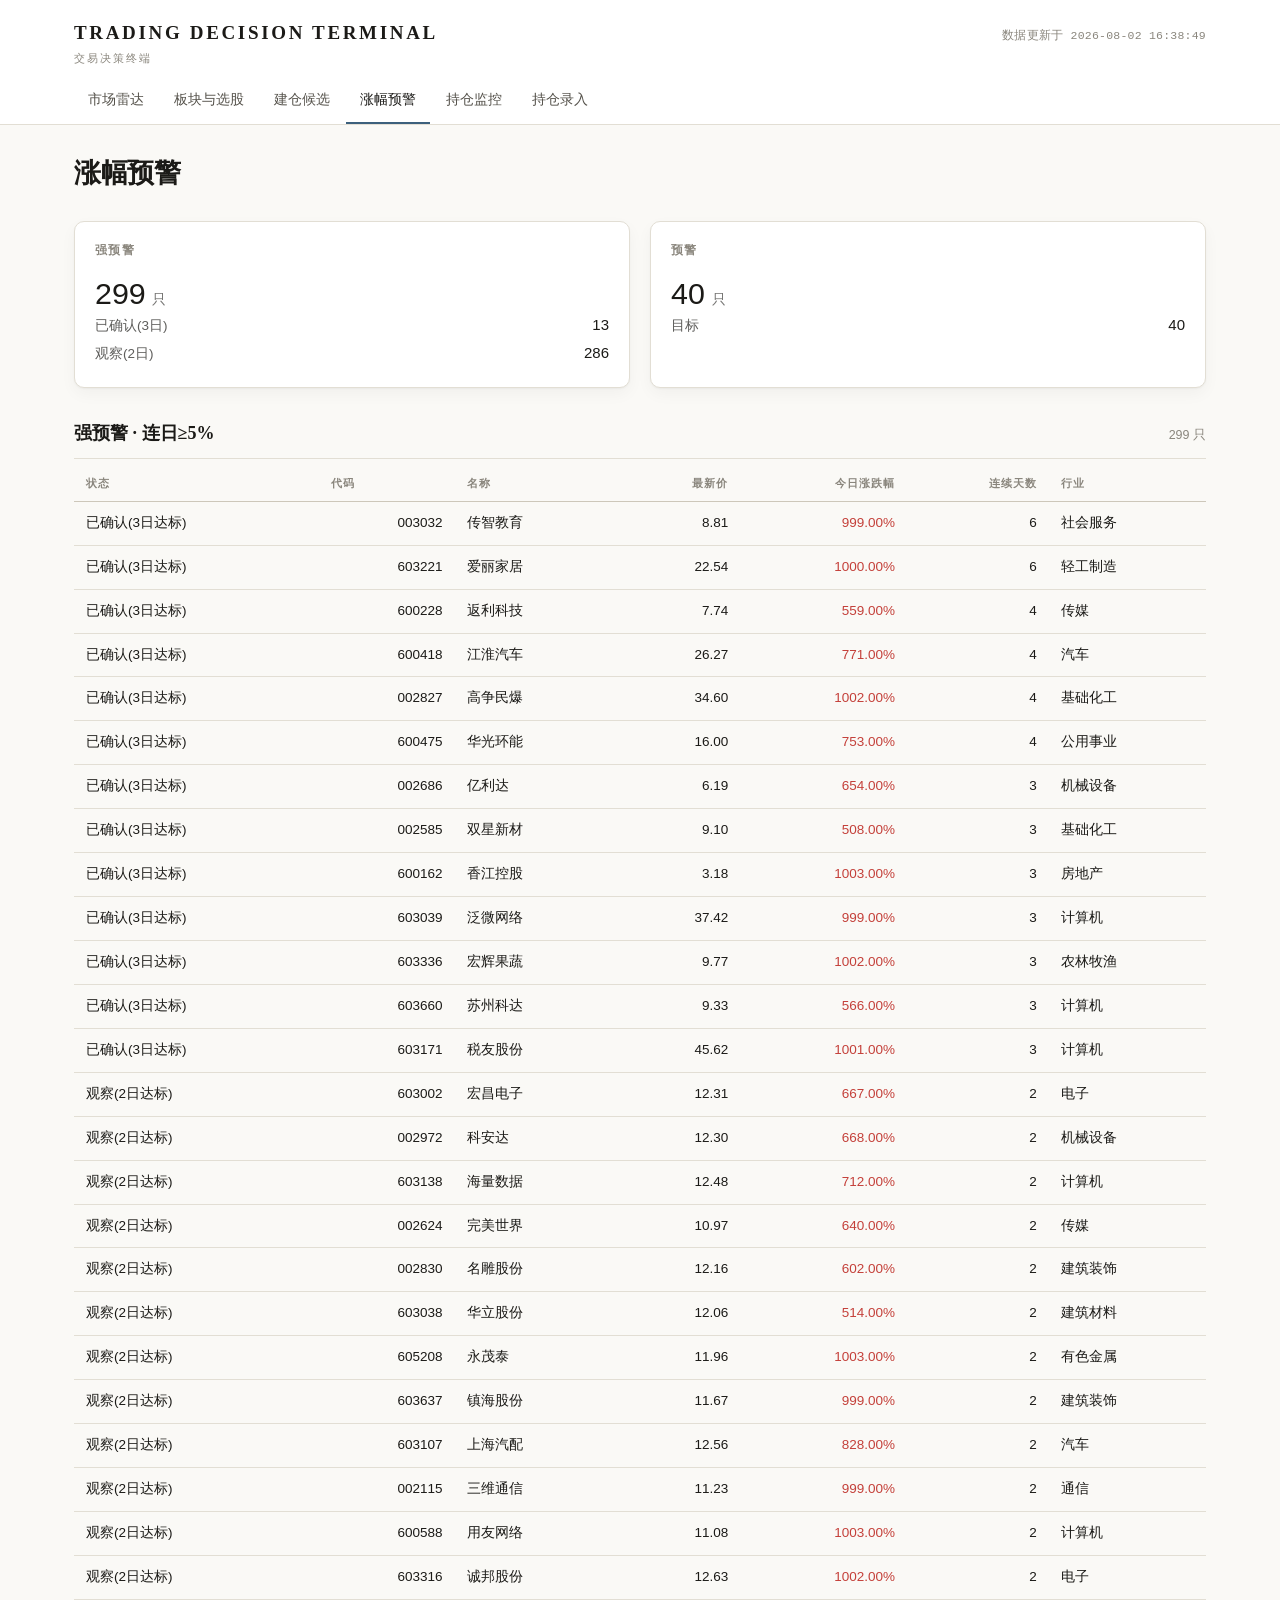
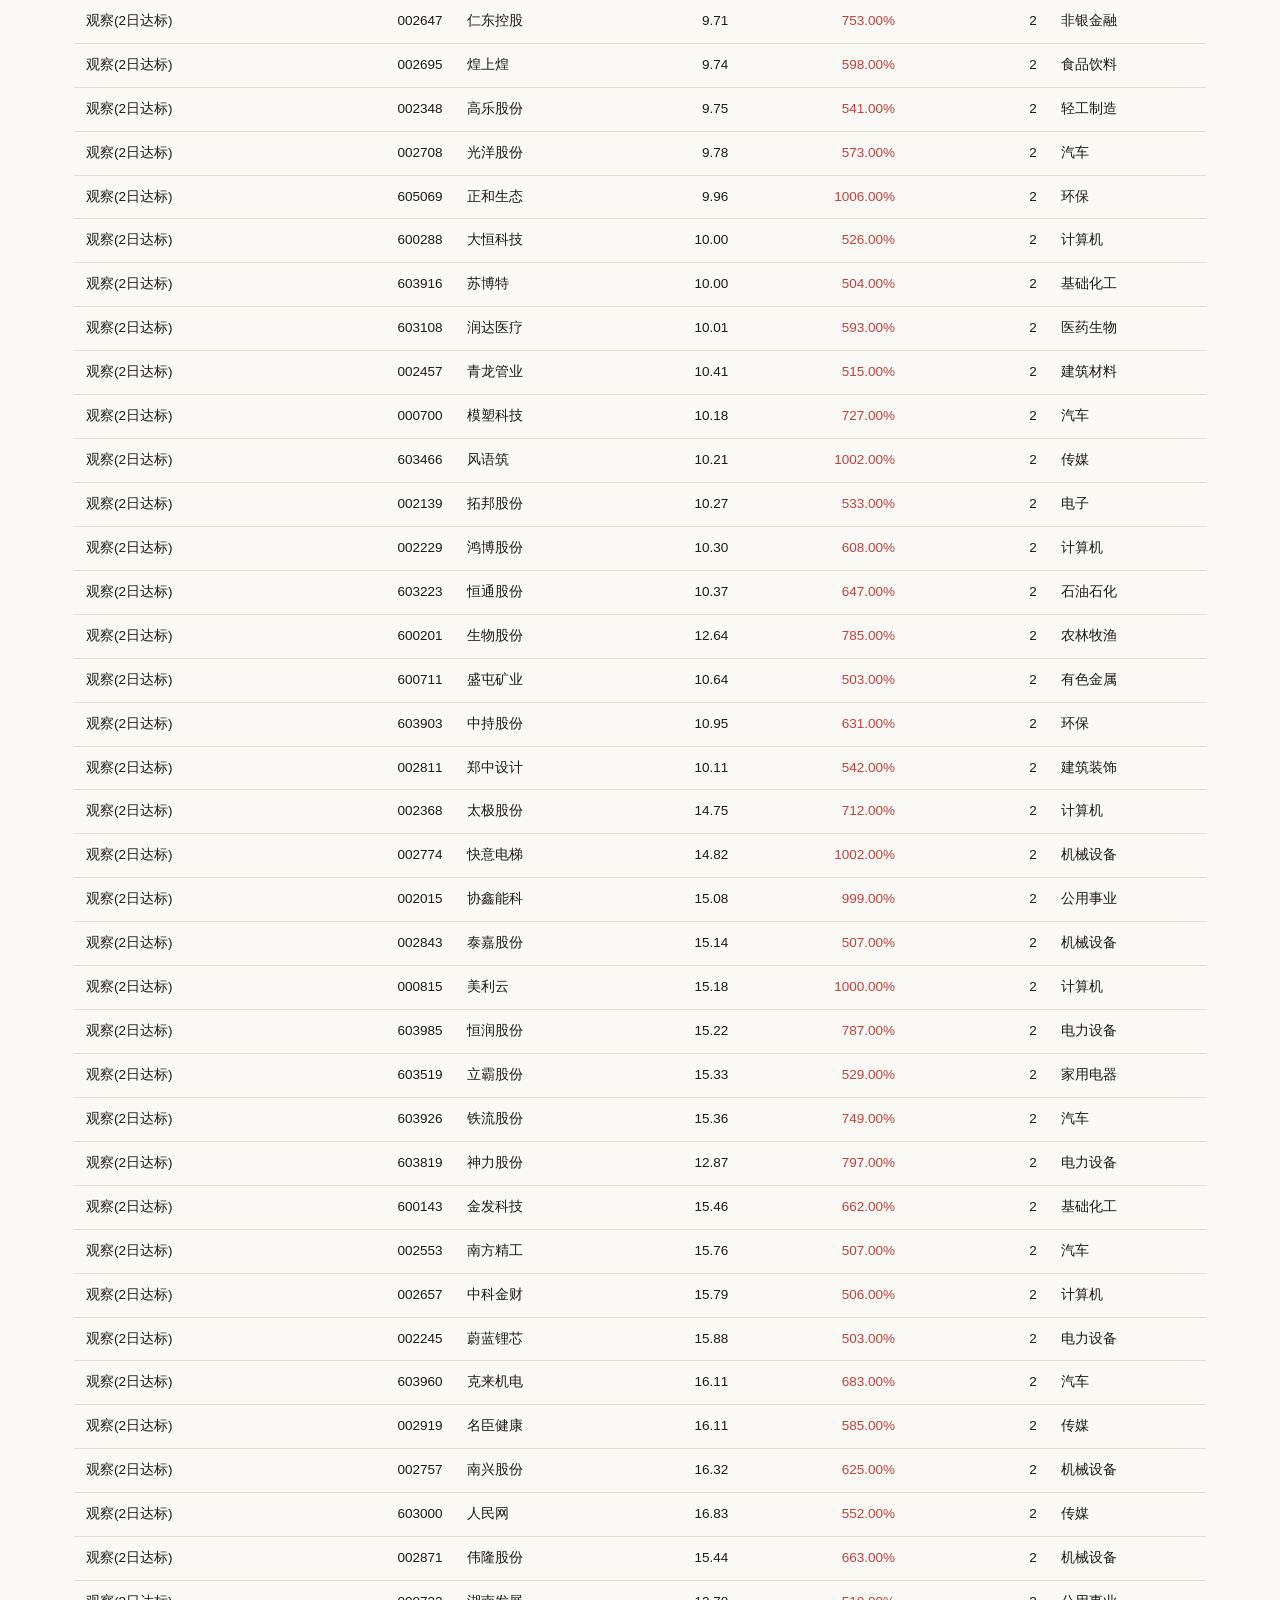
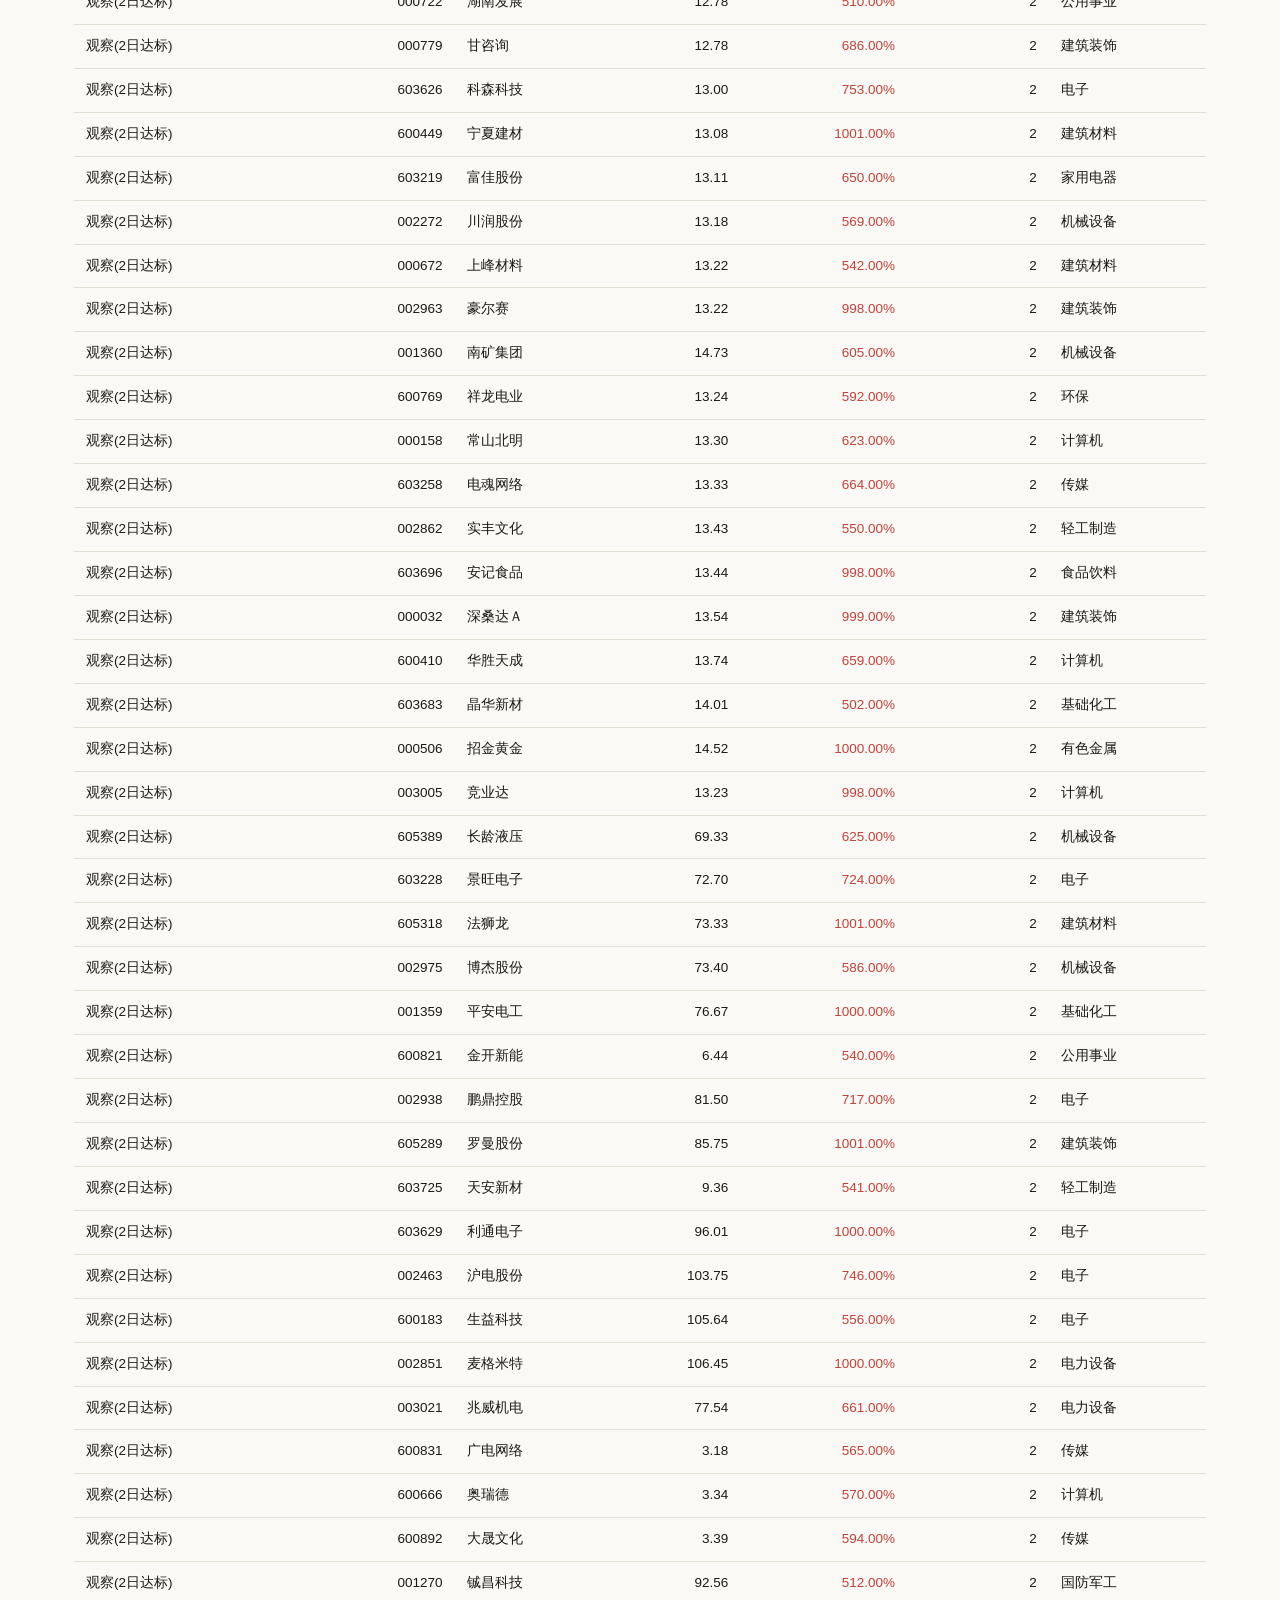
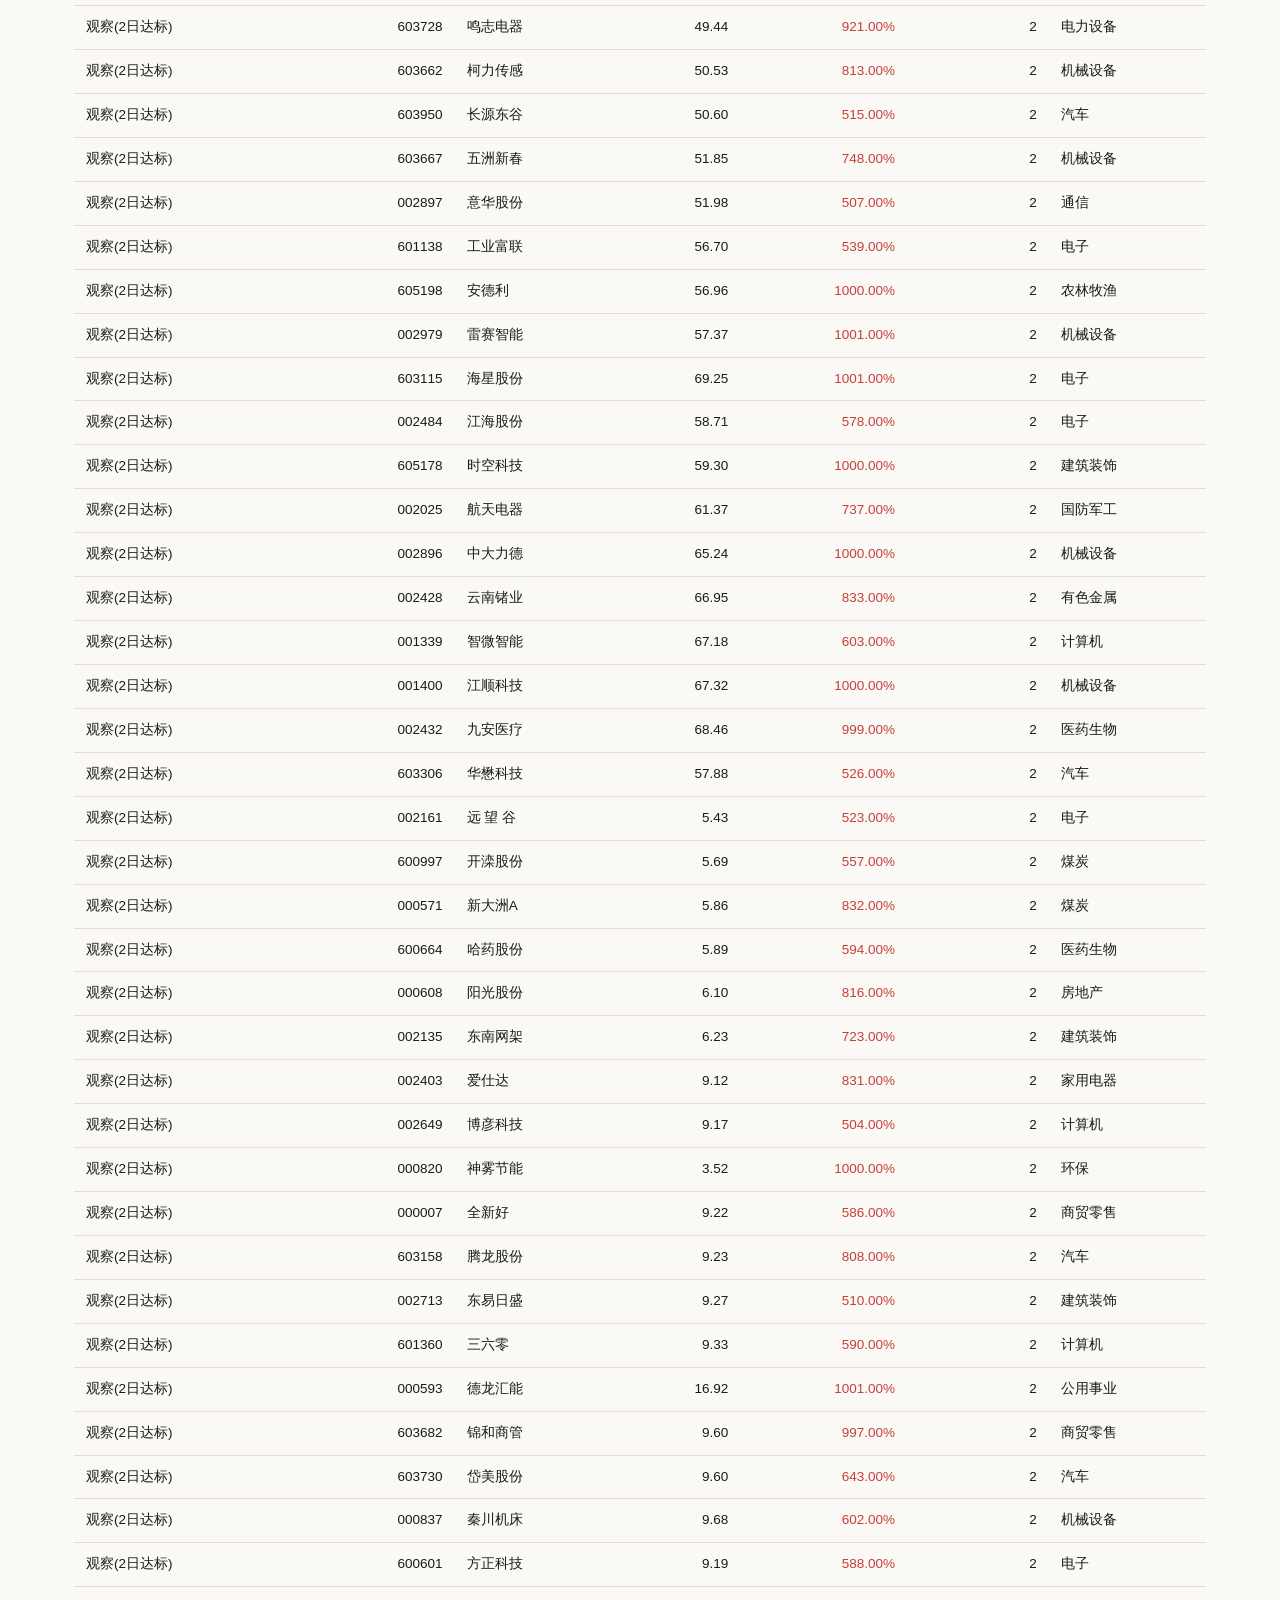
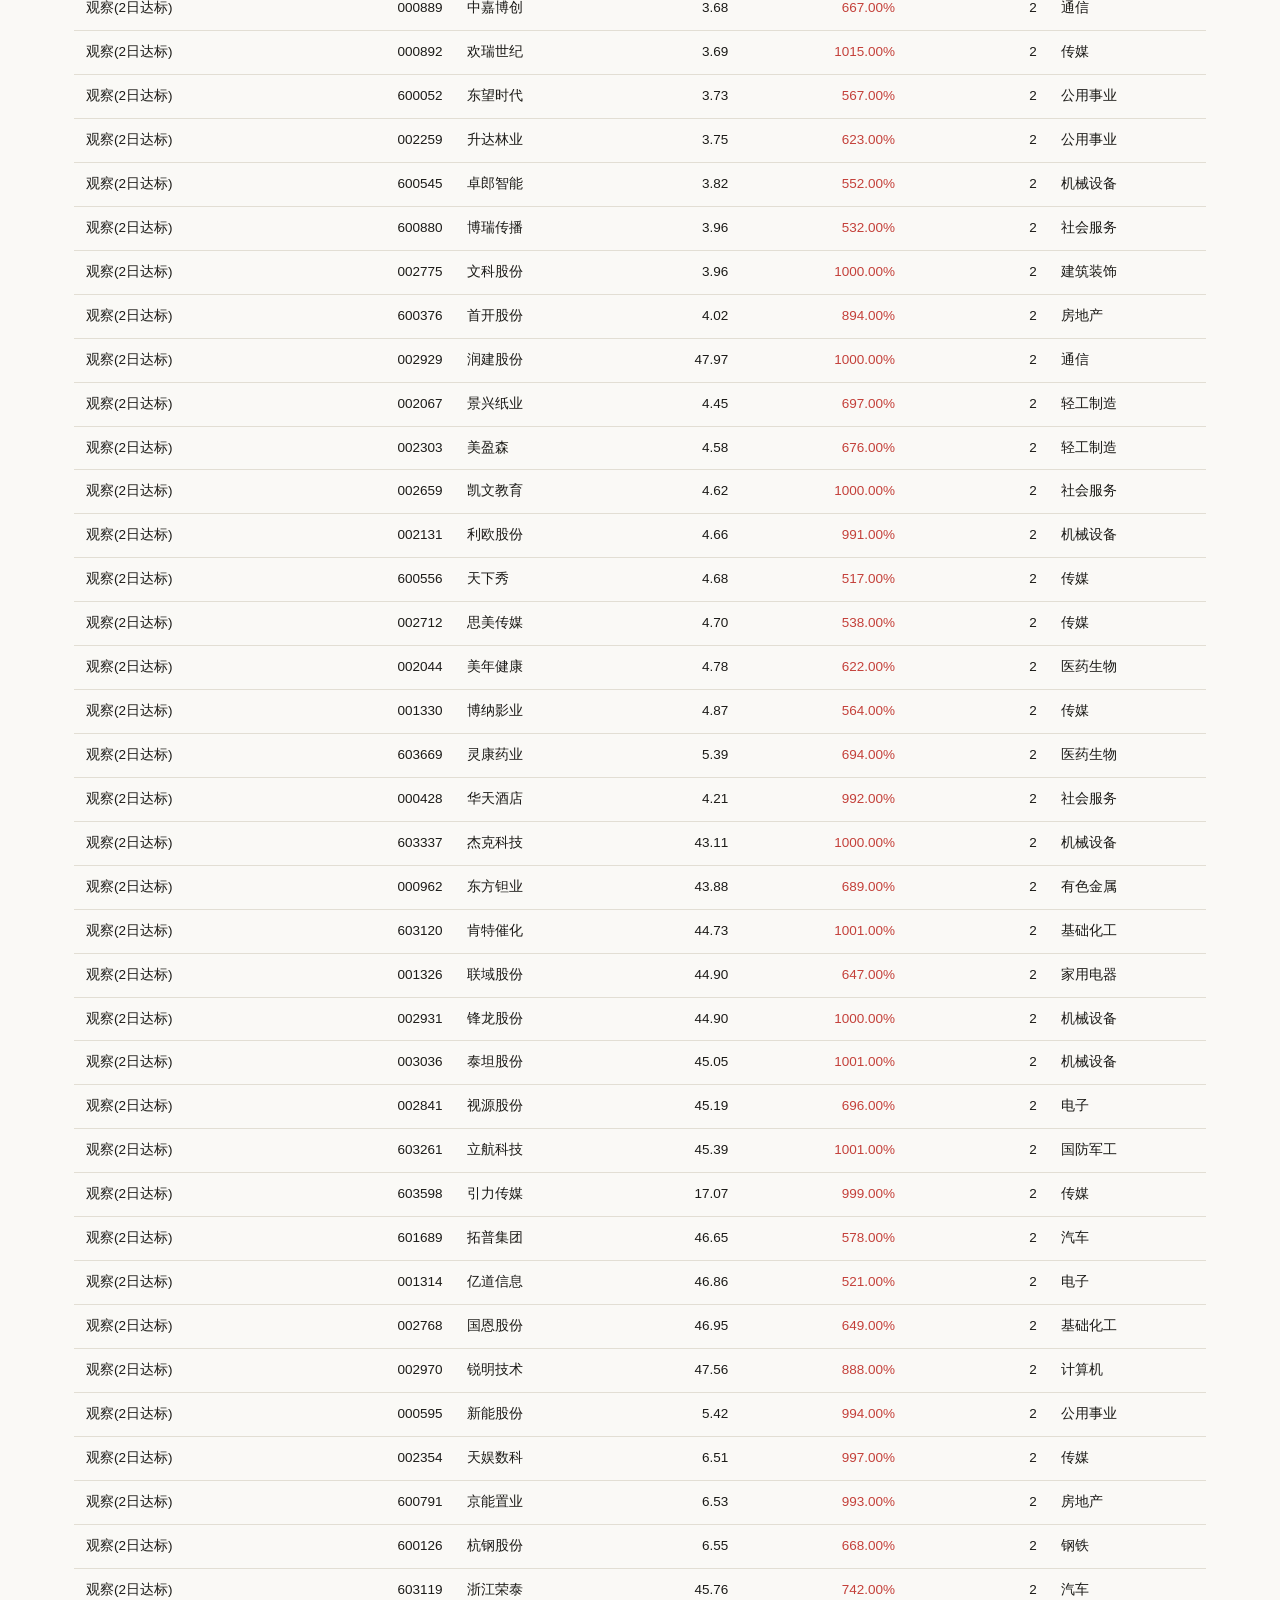
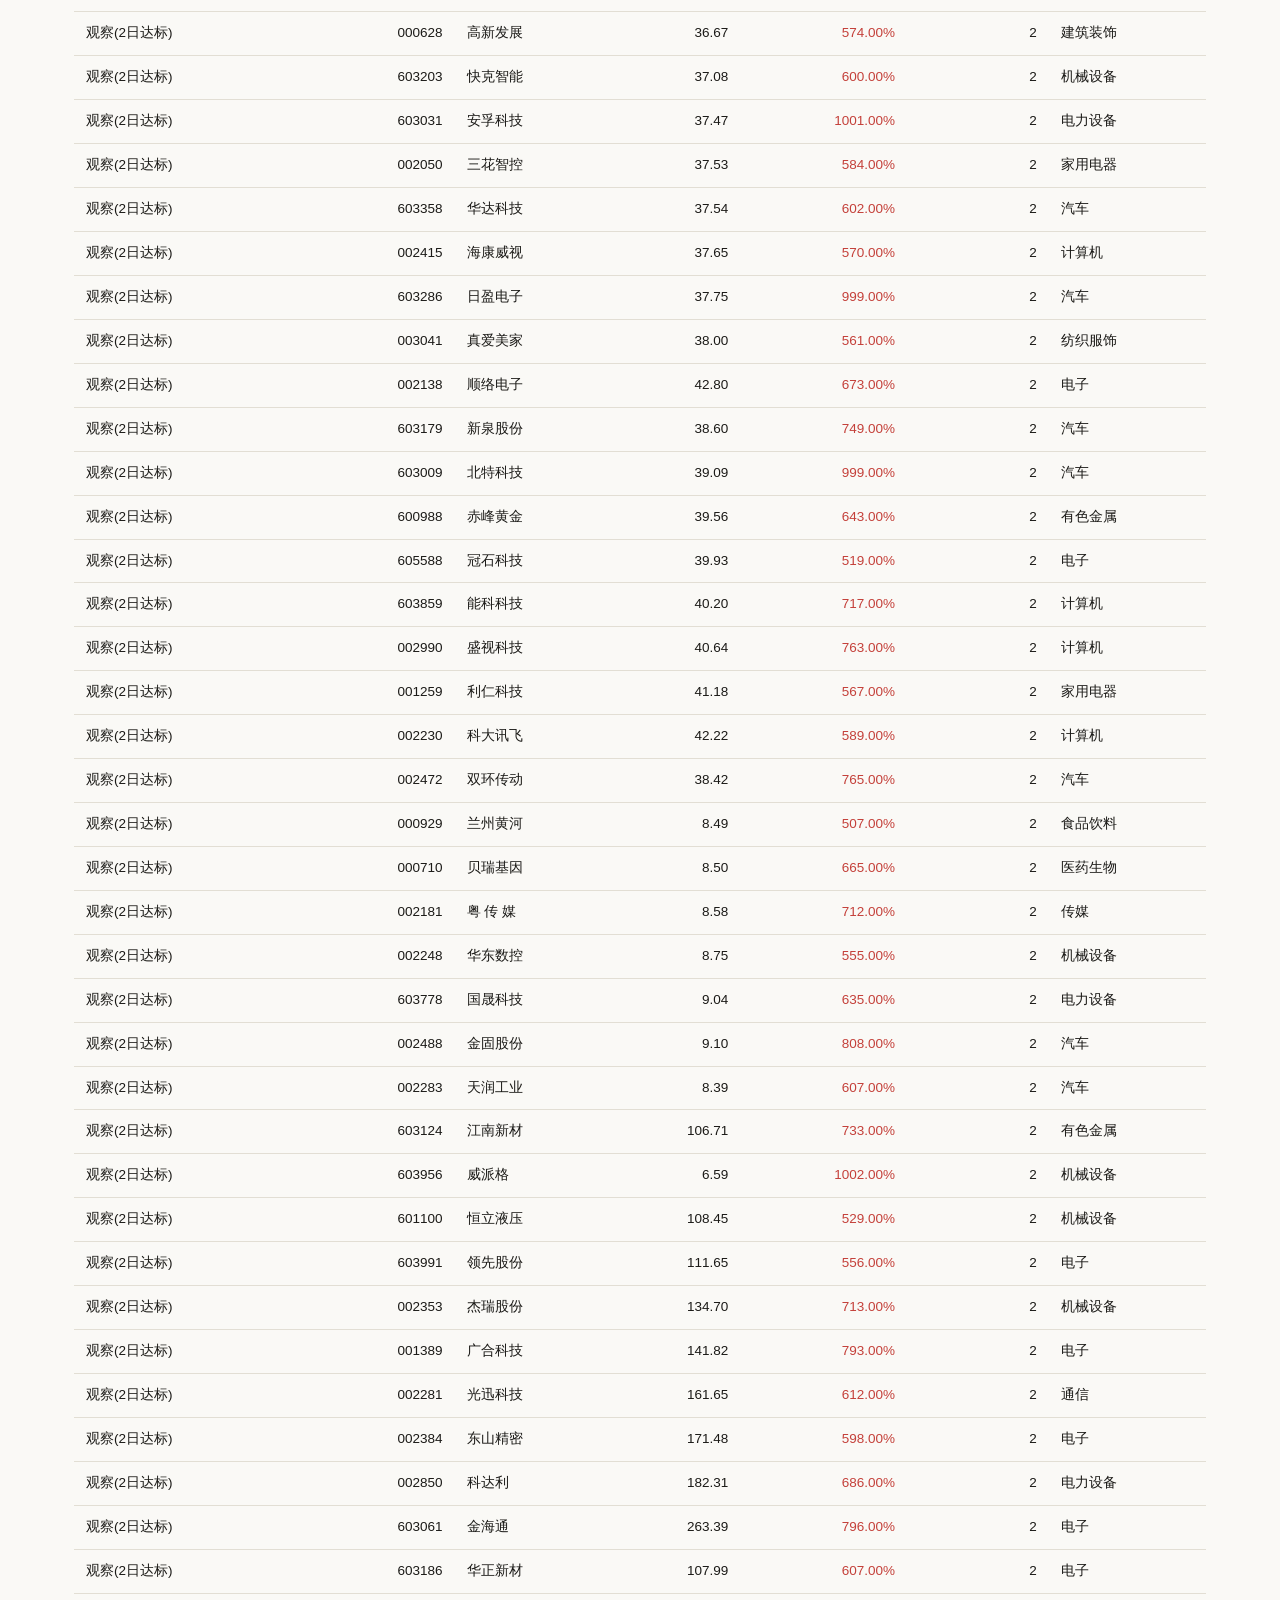
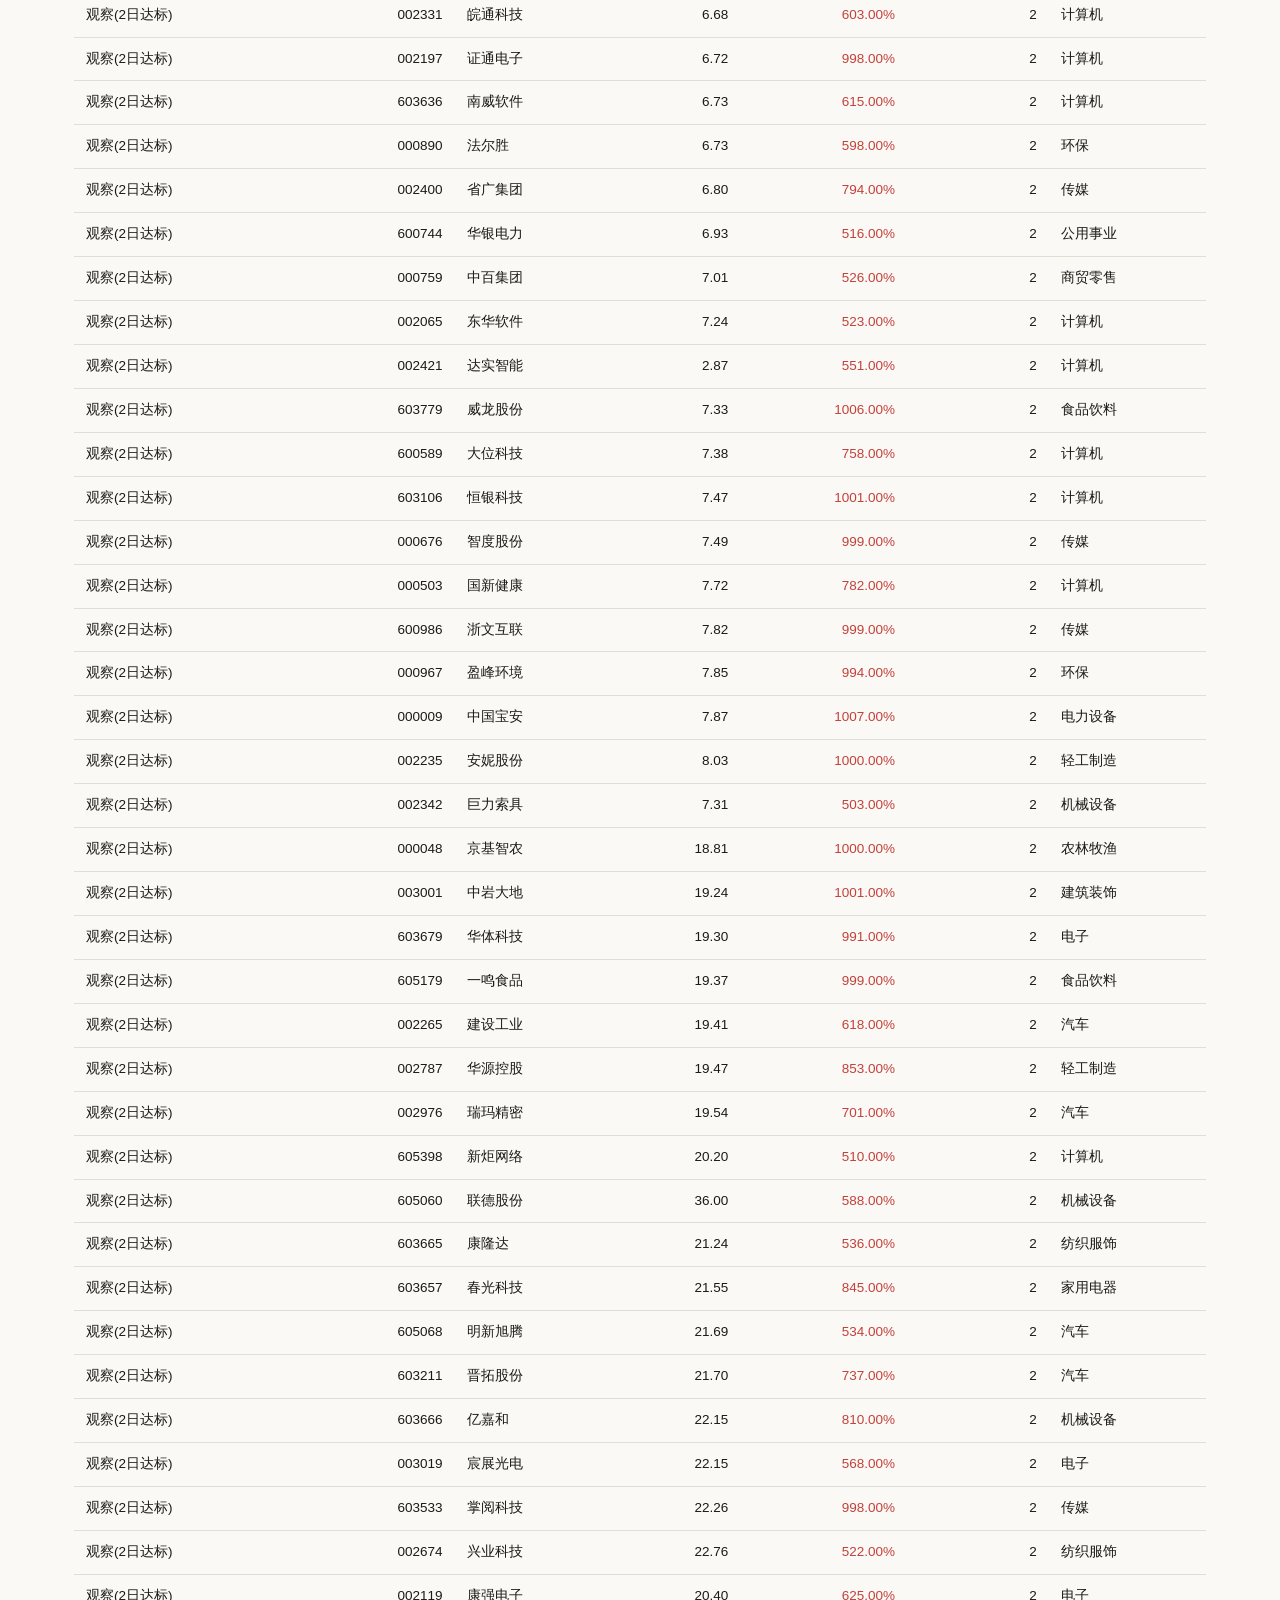
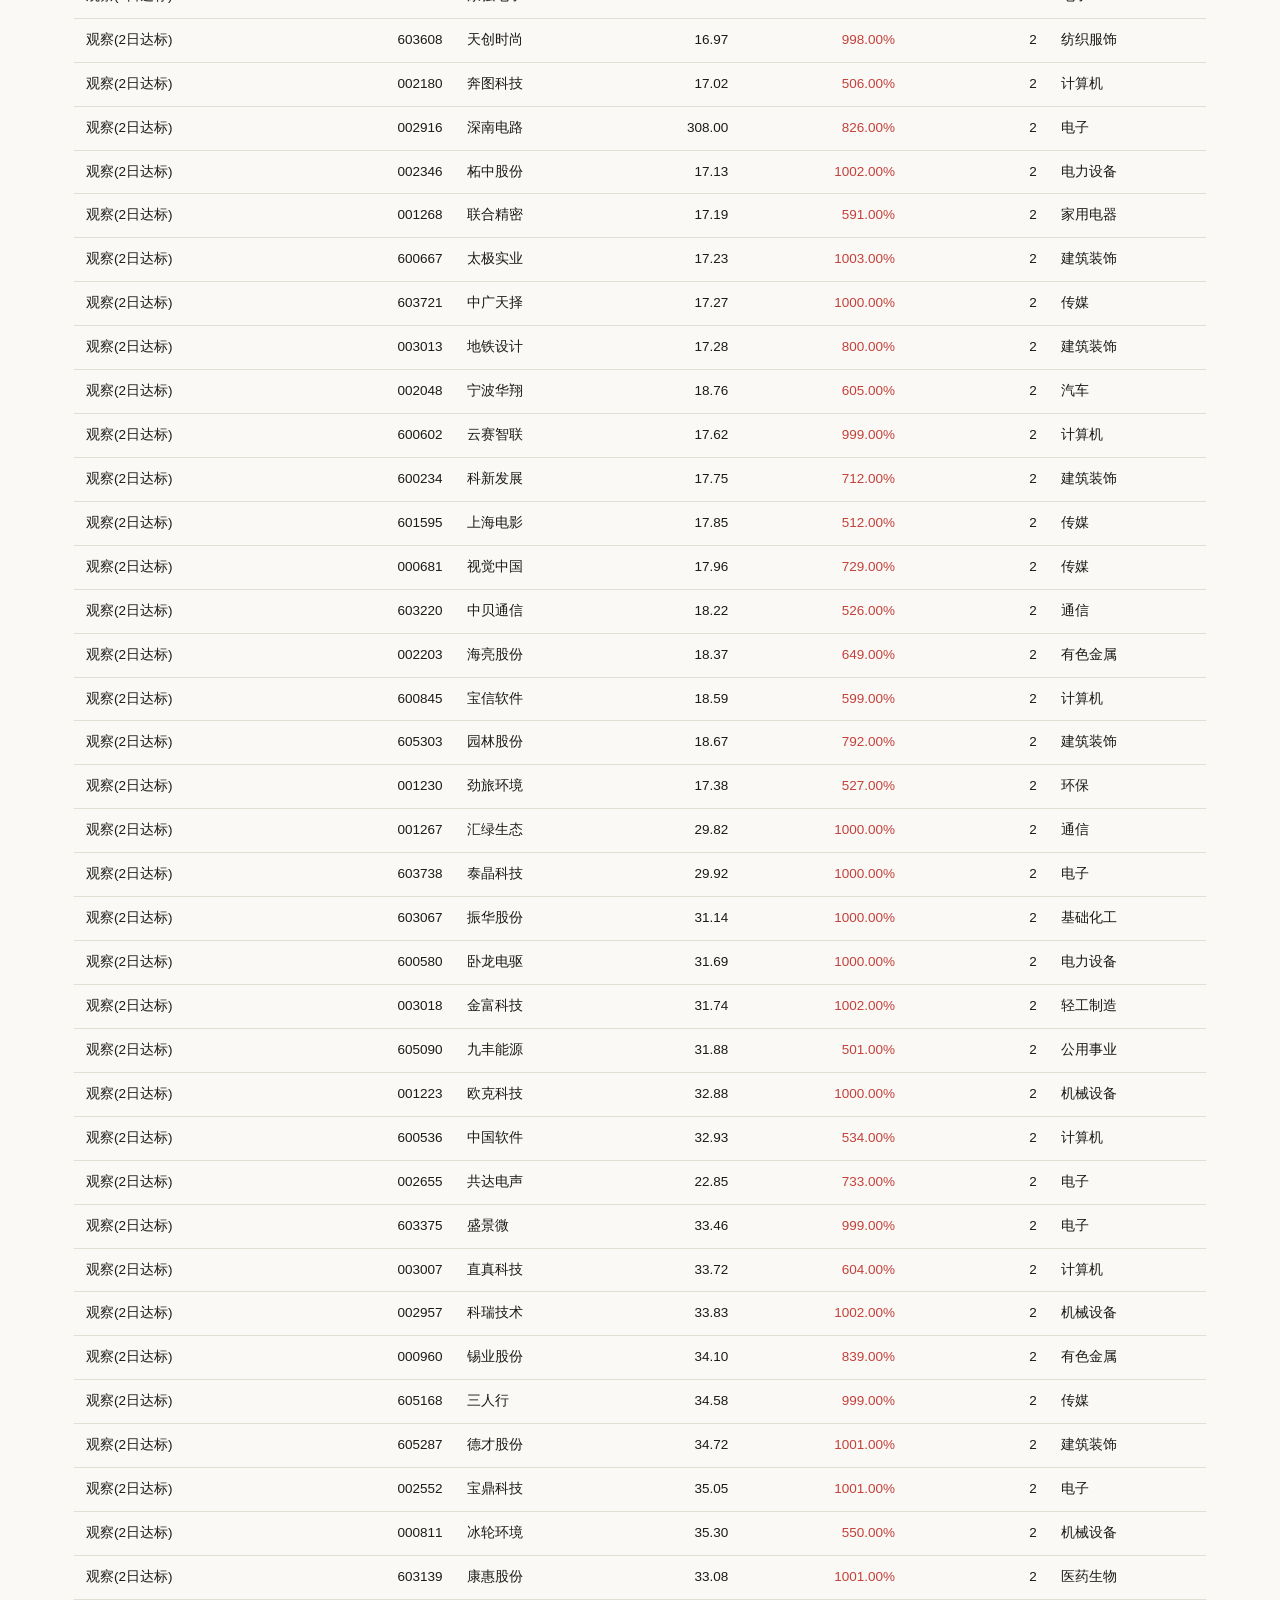
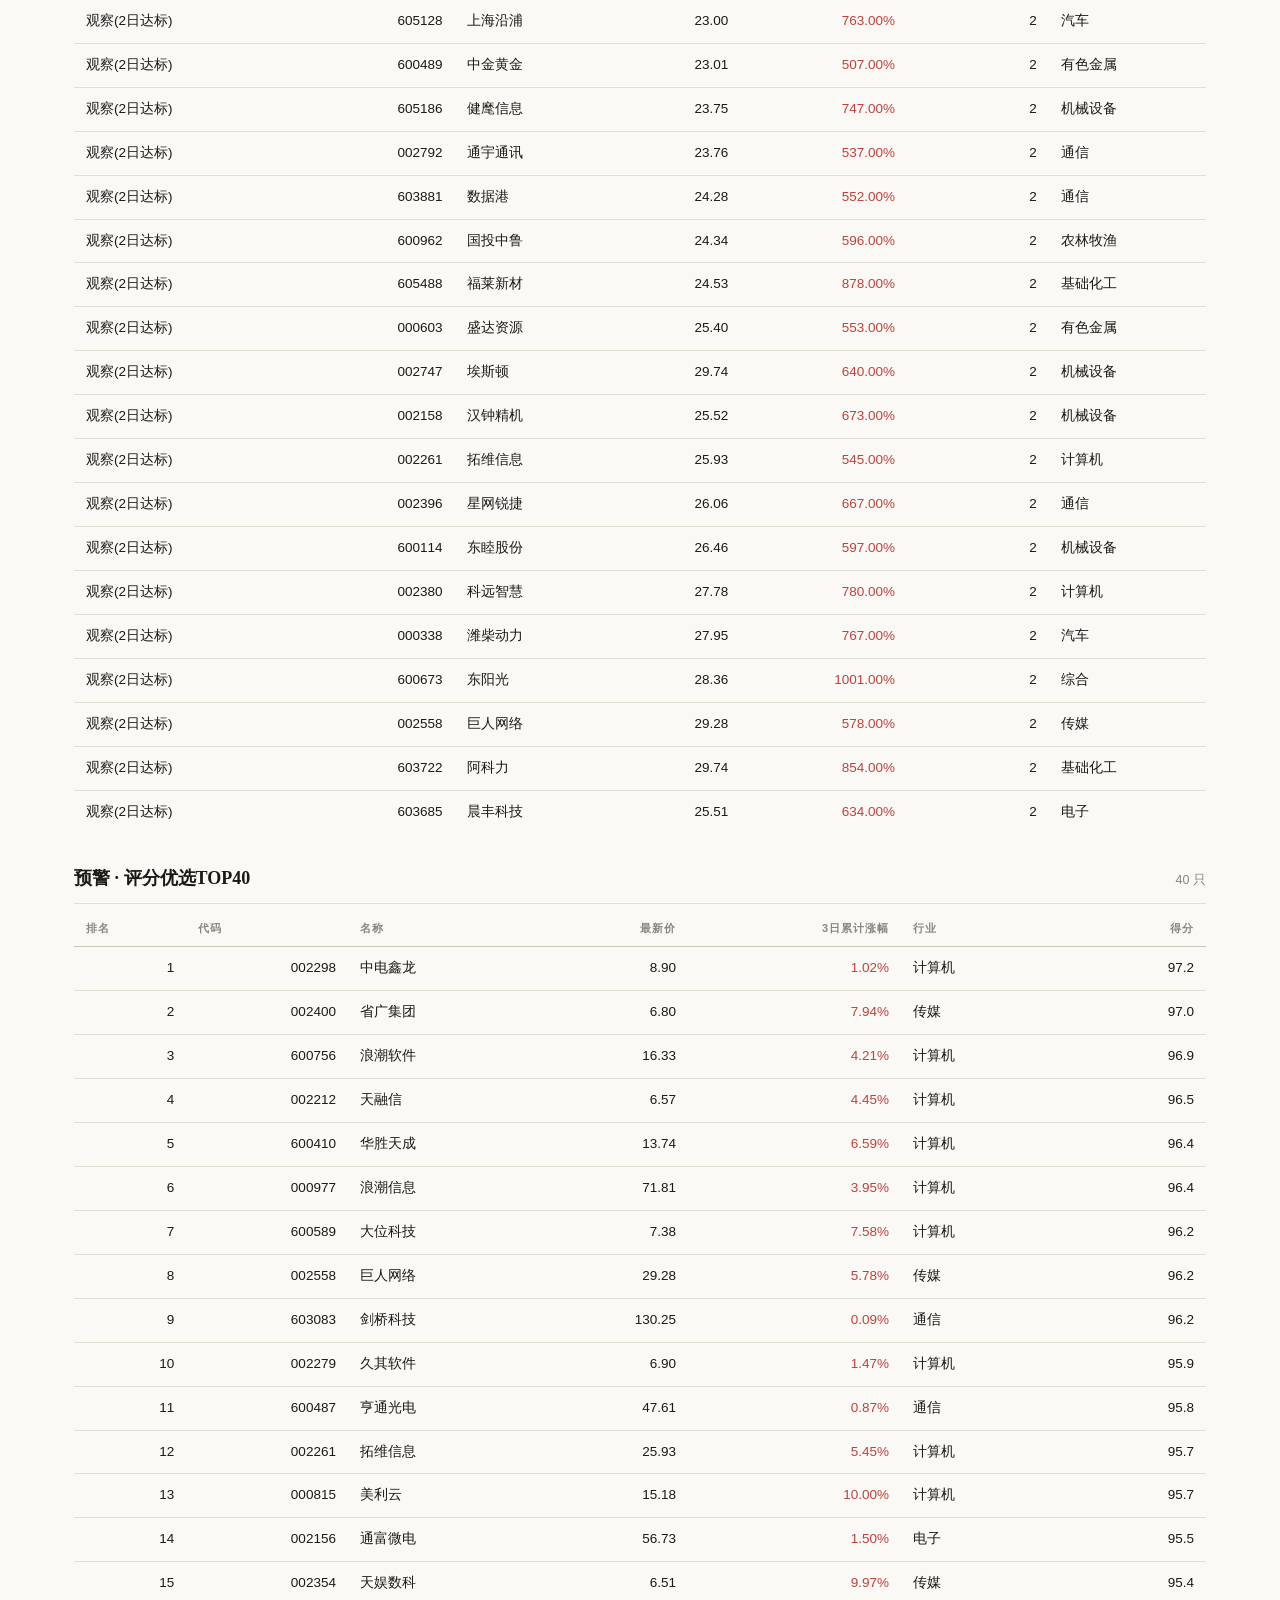
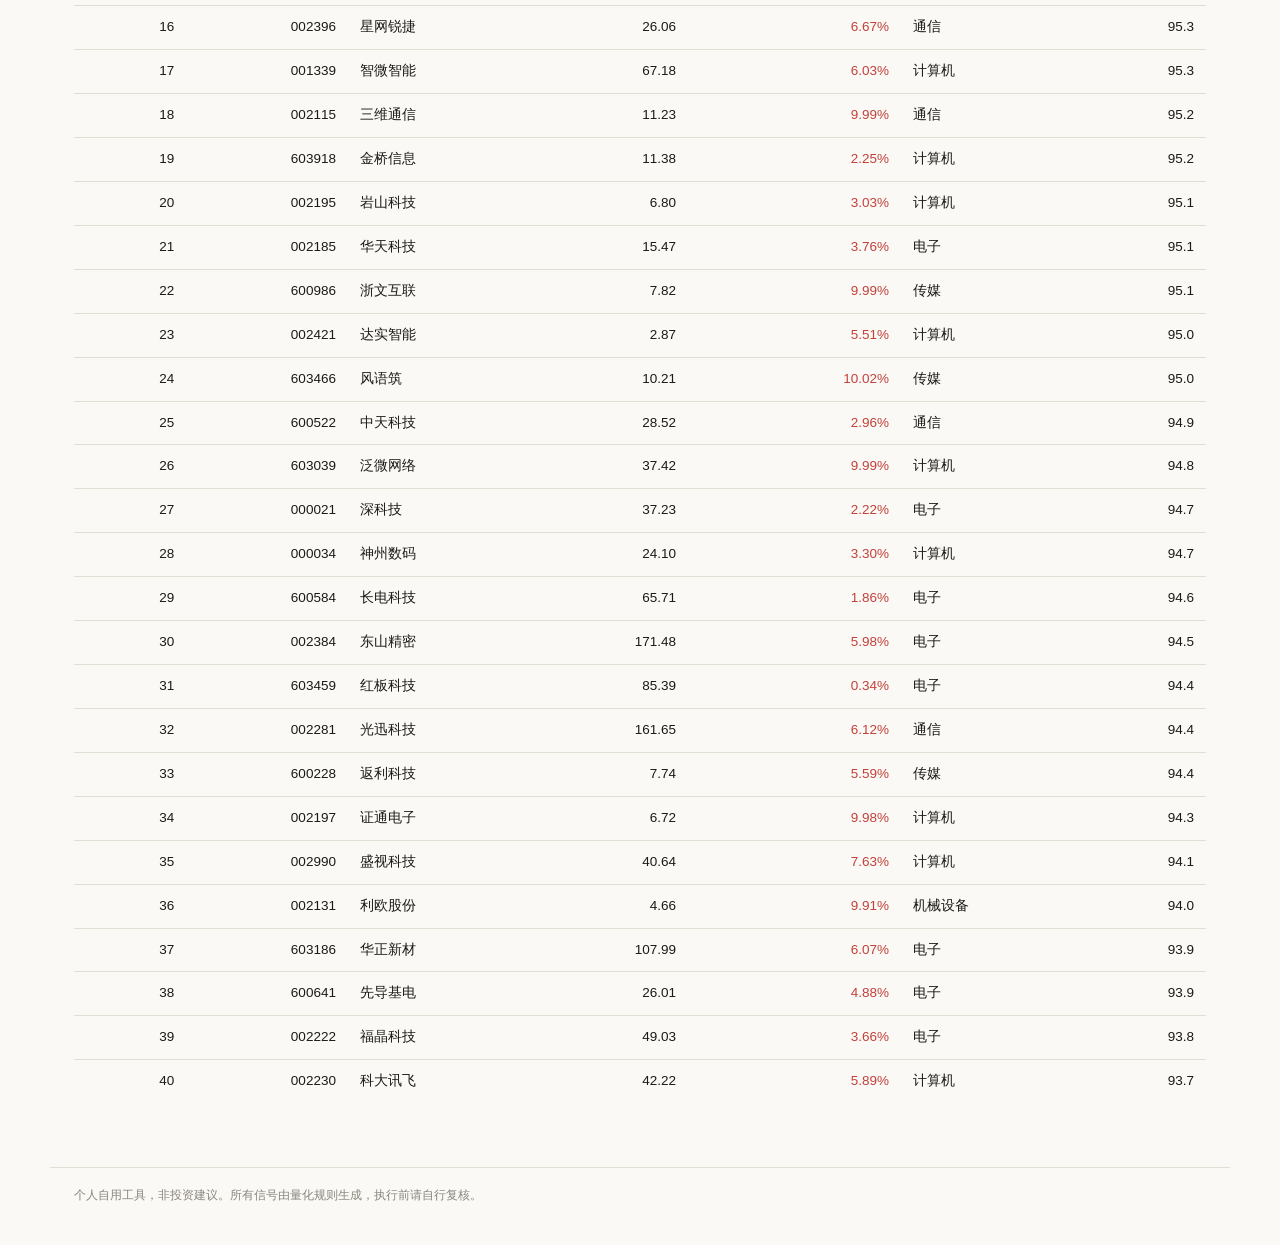
==== site/alert.html @ b712c95a "Update alert.html" ====
<!DOCTYPE html>
<html lang="zh-CN">
<head>
<meta charset="UTF-8" />
<meta name="viewport" content="width=device-width, initial-scale=1" />
<meta name="color-scheme" content="light dark" />
<title>涨幅预警 · Trading Decision Terminal</title>
<link rel="stylesheet" href="./terminal.css" />
</head>
<body>

<header class="masthead">
  <div class="masthead-inner">
    <h1 class="wordmark">Trading Decision Terminal
      <span class="wordmark-sub">交易决策终端</span>
    </h1>
    <div class="stamp" id="stamp">读取中…</div>
  </div>
  <nav class="tabs" id="tabs" aria-label="页面导航"></nav>
</header>

<div class="diag" id="diag" hidden></div>

<main>
  <div class="page-head">
    <h2 class="page-title">涨幅预警</h2>
  </div>

  <section class="grid cols-2" id="overview"></section>

  <section class="section">
    <div class="section-head">
      <h3 class="section-title">强预警 · 连日≥5%</h3>
      <span class="section-meta" id="strict-meta">—</span>
    </div>
    <div class="table-wrap">
      <table class="tbl" id="strict-table">
        <thead>
          <tr>
            <th>状态</th><th>代码</th><th>名称</th>
            <th class="num">最新价</th><th class="num">今日涨跌幅</th>
            <th class="num">连续天数</th><th>行业</th>
          </tr>
        </thead>
        <tbody id="strict-body"></tbody>
      </table>
    </div>
  </section>

  <section class="section">
    <div class="section-head">
      <h3 class="section-title">预警 · 评分优选TOP40</h3>
      <span class="section-meta" id="loose-meta">—</span>
    </div>
    <div class="table-wrap">
      <table class="tbl" id="loose-table">
        <thead>
          <tr>
            <th>排名</th><th>代码</th><th>名称</th>
            <th class="num">最新价</th><th class="num">3日累计涨幅</th>
            <th>行业</th><th class="num">得分</th>
          </tr>
        </thead>
        <tbody id="loose-body"></tbody>
      </table>
    </div>
  </section>
</main>

<footer class="foot">个人自用工具，非投资建议。所有信号由量化规则生成，执行前请自行复核。</footer>

<script src="./terminal.js"></script>
<script>
function n_(o, keys, d) {
  if (!o) return d === undefined ? null : d;
  for (const k of keys) {
    const v = o[k];
    if (typeof v === "number" && isFinite(v)) return v;
  }
  return d === undefined ? null : d;
}

function strictRow(s) {
  const status = s["状态"] || "";
  const cls = status.includes("已确认") ? "tag-warn" : "tag-muted";
  const chg = n_(s,["今日涨跌幅"]);
  return `<tr>
    <td><span class="tag ${cls}">${esc(status)}</span></td>
    <td class="num">${esc(String(s["代码"]||""))}</td>
    <td>${esc(String(s["名称"]||""))}</td>
    <td class="num">${fmt.num(n_(s,["最新价"]),2)}</td>
    <td class="num ${fmt.dirClass(chg)}">${fmt.num(chg,2)}%</td>
    <td class="num">${s["连续达标天数"]}</td>
    <td>${esc(String(s["行业"]||"未分类"))}</td>
  </tr>`;
}

function looseRow(s, rank) {
  const score = n_(s, ["综合得分"]);
  const cum = n_(s, ["3日累计涨幅"]);
  return `<tr>
    <td class="num">${rank}</td>
    <td class="num">${esc(String(s["代码"]||""))}</td>
    <td>${esc(String(s["名称"]||""))}</td>
    <td class="num">${fmt.num(n_(s,["最新价"]),2)}</td>
    <td class="num ${fmt.dirClass(cum)}">${fmt.num(cum,2)}%</td>
    <td>${esc(String(s["行业"]||"未分类"))}</td>
    <td class="num">${score!==null?fmt.num(score,1):"—"}</td>
  </tr>`;
}

(async function () {
  buildChrome("alert.html");
  stampLastRun();

  const data = await loadJson("dual.json");
  const strict = (data && data.strict_5pct_watch) || {};
  const loose = (data && data.loose_cumulative_watch) || {};
  const sList = strict.watch || [];
  const lList = loose.watch || [];

  panel("概览", () => {
    document.getElementById("overview").innerHTML = `
      <div class="card"><h3 class="card-title">强预警</h3>
        <div class="big-num">${sList.length}<span class="unit"> 只</span></div>
        <div class="kv-list">
          <div class="kv-row"><span class="kv-key">已确认(3日)</span>
            <span class="kv-val num">${strict.meta?.confirmed_count ?? "—"}</span></div>
          <div class="kv-row"><span class="kv-key">观察(2日)</span>
            <span class="kv-val num">${strict.meta?.watching_count ?? "—"}</span></div>
        </div>
      </div>
      <div class="card"><h3 class="card-title">预警</h3>
        <div class="big-num">${lList.length}<span class="unit"> 只</span></div>
        <div class="kv-list">
          <div class="kv-row"><span class="kv-key">目标</span>
            <span class="kv-val num">${loose.meta?.target_count ?? "—"}</span></div>
        </div>
      </div>`;
  });

  panel("强预警列表", () => {
    const sorted = sList.slice().sort((a,b) => {
      const c = (b["连续达标天数"]||0) - (a["连续达标天数"]||0);
      return c;
    });
    document.getElementById("strict-meta").textContent = sorted.length ? `${sorted.length} 只` : "无";
    document.getElementById("strict-body").innerHTML = sorted.length
      ? sorted.map(strictRow).join("")
      : `<tr><td colspan="7">${emptyState("当前无标的", "")}</td></tr>`;
  });

  panel("预警列表", () => {
    const sorted = lList.slice().sort((a,b) => (n_(b,["综合得分"])??-1) - (n_(a,["综合得分"])??-1));
    document.getElementById("loose-meta").textContent = sorted.length ? `${sorted.length} 只` : "无";
    document.getElementById("loose-body").innerHTML = sorted.length
      ? sorted.map((s,i) => looseRow(s,i+1)).join("")
      : `<tr><td colspan="7">${emptyState("当前无标的", "")}</td></tr>`;
  });
})();
</script>

<style>
.big-num { font-size:1.9rem; font-variant-numeric:tabular-nums; line-height:1.15; }
.big-num .unit { font-size:.85rem; opacity:.6; margin-left:3px; }
.card.mini { padding:12px 14px; margin-bottom:10px; }
.rank-badge { display:inline-block; min-width:1.4em; text-align:center;
  font-variant-numeric:tabular-nums; opacity:.55; margin-right:4px; }
.stock-head { display:flex; justify-content:space-between; align-items:baseline; gap:8px; margin-bottom:8px; }
.stock-code { font-variant-numeric:tabular-nums; font-weight:600; }
.stock-name { margin-left:6px; opacity:.8; }
.kv-row { display:flex; justify-content:space-between; gap:10px; padding:2px 0; align-items:baseline; }
.kv-key { opacity:.7; flex-shrink:0; font-size:.9em; }
.kv-val.num { font-variant-numeric:tabular-nums; }
.kv-val.up { color:var(--up,#b4483c); }
.kv-val.down { color:var(--down,#3d7a5a); }
.table-wrap { overflow-x:auto; }
.tbl td.num, .tbl th.num { text-align:right; font-variant-numeric:tabular-nums; }
</style>
</body>
</html>
---- site/terminal.css ----
/* ============================================================
   Trading Decision Terminal — 样式表
   设计要点：
   - 跟随系统深浅色（prefers-color-scheme），不需要手动切换
   - 无任何外部字体/CDN依赖，全部系统字体栈
   - A股约定：涨=红，跌=绿（与欧美市场相反）
   - 数字统一等宽（tabular-nums），保证表格里位数对齐
   ============================================================ */

:root {
  /* 排版：标题衬线（近似 Claude 的 Copernicus），正文无衬线，数据等宽 */
  --font-display: "Iowan Old Style", "Palatino Linotype", Palatino, "Book Antiqua",
                  Georgia, "Songti SC", "SimSun", serif;
  --font-body: -apple-system, BlinkMacSystemFont, "Segoe UI", "PingFang SC",
               "Hiragino Sans GB", "Microsoft YaHei", "Helvetica Neue", sans-serif;
  --font-mono: ui-monospace, SFMono-Regular, "SF Mono", Menlo, Consolas,
               "Liberation Mono", monospace;

  /* 间距与圆角 */
  --gap: 20px;
  --radius: 10px;
  --rule: 1px;

  /* 浅色（默认） */
  --paper: #faf9f6;
  --panel: #ffffff;
  --panel-sunk: #f4f2ed;
  --ink: #1b1a17;
  --ink-soft: #55524b;
  --ink-faint: #8a867d;
  --line: #e2ded4;
  --line-strong: #cdc7ba;

  --accent: #3c607c;          /* 石板蓝，用于界面强调，不用于涨跌 */
  --accent-soft: rgba(60, 96, 124, 0.10);

  --up: #c4403a;              /* 涨 = 红（A股约定） */
  --down: #17845f;            /* 跌 = 绿 */
  --warn: #a8710f;
  --up-soft: rgba(196, 64, 58, 0.10);
  --down-soft: rgba(23, 132, 95, 0.10);
  --warn-soft: rgba(168, 113, 15, 0.12);

  --shadow: 0 1px 2px rgba(27, 26, 23, 0.04), 0 6px 16px rgba(27, 26, 23, 0.04);
}

@media (prefers-color-scheme: dark) {
  :root {
    --paper: #141412;
    --panel: #1c1c19;
    --panel-sunk: #232320;
    --ink: #eceae4;
    --ink-soft: #a8a49b;
    --ink-faint: #726e66;
    --line: #2e2e29;
    --line-strong: #403f39;

    --accent: #7fa8c4;
    --accent-soft: rgba(127, 168, 196, 0.14);

    --up: #e8635c;
    --down: #3fb98c;
    --warn: #d69a2e;
    --up-soft: rgba(232, 99, 92, 0.14);
    --down-soft: rgba(63, 185, 140, 0.14);
    --warn-soft: rgba(214, 154, 46, 0.16);

    --shadow: none;
  }
}

* { box-sizing: border-box; }

html { -webkit-text-size-adjust: 100%; }

body {
  margin: 0;
  background: var(--paper);
  color: var(--ink);
  font-family: var(--font-body);
  font-size: 15px;
  line-height: 1.55;
  -webkit-font-smoothing: antialiased;
}

/* 数字一律等宽对齐 */
.num, td.num, th.num, .metric-value, .score-value {
  font-variant-numeric: tabular-nums;
  font-feature-settings: "tnum" 1;
}

/* ---------- 顶栏与导航 ---------- */

.masthead {
  border-bottom: var(--rule) solid var(--line);
  background: var(--panel);
}

.masthead-inner {
  max-width: 1180px;
  margin: 0 auto;
  padding: 18px 24px 0;
  display: flex;
  align-items: baseline;
  justify-content: space-between;
  gap: 16px;
  flex-wrap: wrap;
}

.wordmark {
  margin: 0;
  font-family: var(--font-display);
  font-size: 19px;
  font-weight: 600;
  letter-spacing: 0.14em;
  text-transform: uppercase;
}

.wordmark .wordmark-sub {
  display: block;
  font-family: var(--font-body);
  font-size: 11px;
  font-weight: 400;
  letter-spacing: 0.18em;
  color: var(--ink-faint);
  margin-top: 3px;
}

.stamp {
  font-family: var(--font-mono);
  font-size: 11.5px;
  color: var(--ink-faint);
  letter-spacing: 0.02em;
}

.tabs {
  max-width: 1180px;
  margin: 0 auto;
  padding: 14px 24px 0;
  display: flex;
  gap: 2px;
  overflow-x: auto;
  scrollbar-width: none;
}
.tabs::-webkit-scrollbar { display: none; }

.tabs a {
  flex: 0 0 auto;
  padding: 9px 14px 11px;
  color: var(--ink-soft);
  text-decoration: none;
  font-size: 13.5px;
  border-bottom: 2px solid transparent;
  white-space: nowrap;
  transition: color .15s ease, border-color .15s ease;
}
.tabs a:hover { color: var(--ink); }
.tabs a[aria-current="page"] {
  color: var(--ink);
  border-bottom-color: var(--accent);
  font-weight: 500;
}

/* ---------- 页面骨架 ---------- */

main {
  max-width: 1180px;
  margin: 0 auto;
  padding: 28px 24px 64px;
}

.page-head { margin-bottom: 26px; }

.page-title {
  font-family: var(--font-display);
  font-size: 27px;
  font-weight: 600;
  margin: 0 0 6px;
  letter-spacing: -0.01em;
}

.page-note {
  margin: 0;
  color: var(--ink-soft);
  font-size: 13.5px;
  max-width: 62ch;
}

.grid { display: grid; gap: var(--gap); }
.grid.cols-2 { grid-template-columns: repeat(auto-fit, minmax(320px, 1fr)); }
.grid.cols-4 { grid-template-columns: repeat(auto-fit, minmax(180px, 1fr)); }

.card {
  background: var(--panel);
  border: var(--rule) solid var(--line);
  border-radius: var(--radius);
  padding: 20px;
  box-shadow: var(--shadow);
}

.card-title {
  font-family: var(--font-body);
  font-size: 11.5px;
  font-weight: 600;
  letter-spacing: 0.11em;
  text-transform: uppercase;
  color: var(--ink-faint);
  margin: 0 0 16px;
}

.section { margin-top: 32px; }
.section:first-of-type { margin-top: 0; }

.section-head {
  display: flex;
  align-items: baseline;
  justify-content: space-between;
  gap: 12px;
  padding-bottom: 10px;
  margin-bottom: 16px;
  border-bottom: var(--rule) solid var(--line);
}

.section-title {
  font-family: var(--font-display);
  font-size: 18px;
  font-weight: 600;
  margin: 0;
}

.section-meta { font-size: 12.5px; color: var(--ink-faint); }

/* ---------- 仪表盘（首页签名元素） ---------- */

.gauge-wrap {
  display: grid;
  grid-template-columns: minmax(260px, 340px) 1fr;
  gap: 32px;
  align-items: center;
}
@media (max-width: 720px) {
  .gauge-wrap { grid-template-columns: 1fr; gap: 20px; }
}

.gauge { position: relative; }
.gauge svg { width: 100%; height: auto; display: block; }

.gauge-readout {
  text-align: center;
  margin-top: 4px;
}

.score-value {
  font-family: var(--font-display);
  font-size: 54px;
  line-height: 1;
  font-weight: 600;
  letter-spacing: -0.02em;
}

.score-of {
  font-size: 12px;
  color: var(--ink-faint);
  letter-spacing: 0.08em;
  margin-top: 4px;
}

.mode-line {
  margin-top: 10px;
  font-size: 14px;
  font-weight: 600;
}

/* 四档模式带：把 40/60/80 阈值结构本身画出来 */
.regime-band { display: grid; gap: 8px; }

.regime {
  display: grid;
  grid-template-columns: 62px 1fr auto;
  align-items: center;
  gap: 12px;
  padding: 9px 12px;
  border: var(--rule) solid var(--line);
  border-radius: 8px;
  background: var(--panel-sunk);
  font-size: 13px;
  color: var(--ink-soft);
}

.regime.is-active {
  border-color: var(--accent);
  background: var(--accent-soft);
  color: var(--ink);
  font-weight: 500;
}

.regime-range {
  font-family: var(--font-mono);
  font-size: 11.5px;
  color: var(--ink-faint);
  font-variant-numeric: tabular-nums;
}
.regime.is-active .regime-range { color: var(--accent); }

.regime-cap {
  font-family: var(--font-mono);
  font-size: 12px;
  font-variant-numeric: tabular-nums;
}

/* ---------- 计量条 ---------- */

.meter-row {
  display: grid;
  grid-template-columns: 1fr auto;
  align-items: baseline;
  gap: 10px;
  margin-bottom: 6px;
}

.meter-label { font-size: 13px; color: var(--ink-soft); }

.meter-value {
  font-family: var(--font-mono);
  font-size: 12.5px;
  font-variant-numeric: tabular-nums;
  color: var(--ink);
}

.meter-track {
  height: 5px;
  background: var(--panel-sunk);
  border-radius: 3px;
  overflow: hidden;
  border: var(--rule) solid var(--line);
}

.meter-fill {
  height: 100%;
  background: var(--accent);
  border-radius: 3px;
  transition: width .5s cubic-bezier(.2,.7,.3,1);
}

@media (prefers-reduced-motion: reduce) {
  .meter-fill, .bar-fill { transition: none; }
}

.meter + .meter { margin-top: 14px; }

.meter-detail {
  margin-top: 6px;
  font-size: 12px;
  color: var(--ink-faint);
  font-variant-numeric: tabular-nums;
}

/* ---------- 表格 ---------- */

.table-wrap { overflow-x: auto; }

table {
  width: 100%;
  border-collapse: collapse;
  font-size: 13.5px;
}

th {
  text-align: left;
  font-size: 11px;
  font-weight: 600;
  letter-spacing: 0.09em;
  text-transform: uppercase;
  color: var(--ink-faint);
  padding: 0 12px 9px;
  border-bottom: var(--rule) solid var(--line-strong);
  white-space: nowrap;
}

td {
  padding: 11px 12px;
  border-bottom: var(--rule) solid var(--line);
  vertical-align: top;
}

tbody tr:last-child td { border-bottom: none; }
tbody tr:hover { background: var(--panel-sunk); }

th.right, td.right { text-align: right; }

.ticker {
  font-family: var(--font-mono);
  font-size: 13px;
  letter-spacing: 0.01em;
}

.name-cell { font-weight: 500; }

.reason-cell {
  color: var(--ink-soft);
  font-size: 12.5px;
  max-width: 40ch;
}

/* 涨跌着色（A股：红涨绿跌） */
.up { color: var(--up); }
.down { color: var(--down); }
.flat { color: var(--ink-faint); }

/* ---------- 徽标 ---------- */

.badge {
  display: inline-block;
  padding: 2px 9px;
  border-radius: 999px;
  font-size: 11.5px;
  font-weight: 600;
  letter-spacing: 0.02em;
  white-space: nowrap;
}

.badge-hold { background: var(--panel-sunk); color: var(--ink-soft); border: var(--rule) solid var(--line); }
.badge-add  { background: var(--up-soft); color: var(--up); }
.badge-cut  { background: var(--down-soft); color: var(--down); }
.badge-warn { background: var(--warn-soft); color: var(--warn); }

.chip {
  display: inline-block;
  padding: 3px 10px;
  border-radius: 6px;
  background: var(--accent-soft);
  color: var(--accent);
  font-size: 11.5px;
  font-weight: 500;
  margin: 2px 4px 2px 0;
}

/* ---------- 信号 / 预警条目 ---------- */

.signal {
  border: var(--rule) solid var(--line);
  border-left: 3px solid var(--up);
  border-radius: 8px;
  padding: 14px 16px;
  background: var(--panel);
  margin-bottom: 10px;
}

.signal-head {
  display: flex;
  align-items: baseline;
  gap: 10px;
  flex-wrap: wrap;
  margin-bottom: 6px;
}

.signal-code {
  font-family: var(--font-mono);
  font-size: 15px;
  font-weight: 600;
}

.signal-score {
  font-family: var(--font-mono);
  font-size: 12.5px;
  color: var(--ink-faint);
  font-variant-numeric: tabular-nums;
}

.alert {
  display: grid;
  grid-template-columns: auto 1fr;
  gap: 11px;
  padding: 12px 14px;
  border: var(--rule) solid var(--line);
  border-radius: 8px;
  margin-bottom: 9px;
  background: var(--panel);
  font-size: 13.5px;
}

.alert-mark {
  width: 6px;
  border-radius: 3px;
  background: var(--warn);
}
.alert.is-critical .alert-mark { background: var(--up); }

/* ---------- 空状态 ---------- */

.empty {
  padding: 30px 20px;
  text-align: center;
  color: var(--ink-faint);
  font-size: 13.5px;
  background: var(--panel-sunk);
  border: var(--rule) dashed var(--line-strong);
  border-radius: 8px;
}

.empty strong {
  display: block;
  color: var(--ink-soft);
  font-weight: 600;
  margin-bottom: 4px;
  font-size: 14px;
}

/* ---------- 指标格 ---------- */

.metric {
  padding: 16px 18px;
  border: var(--rule) solid var(--line);
  border-radius: var(--radius);
  background: var(--panel);
}

.metric-label {
  font-size: 11px;
  letter-spacing: 0.09em;
  text-transform: uppercase;
  color: var(--ink-faint);
  margin-bottom: 7px;
}

.metric-value {
  font-family: var(--font-display);
  font-size: 25px;
  font-weight: 600;
  line-height: 1.1;
}

.metric-foot { font-size: 12px; color: var(--ink-faint); margin-top: 5px; }

/* ---------- 表单 ---------- */

.form-grid {
  display: grid;
  gap: 14px;
  max-width: 440px;
}

label {
  display: block;
  font-size: 12.5px;
  font-weight: 500;
  color: var(--ink-soft);
  margin-bottom: 5px;
}

input {
  width: 100%;
  padding: 9px 11px;
  font-family: var(--font-body);
  font-size: 14px;
  color: var(--ink);
  background: var(--paper);
  border: var(--rule) solid var(--line-strong);
  border-radius: 7px;
}

input:focus-visible, button:focus-visible, .tabs a:focus-visible {
  outline: 2px solid var(--accent);
  outline-offset: 2px;
}

.hint { font-size: 12px; color: var(--ink-faint); margin-top: 4px; }

button {
  font-family: var(--font-body);
  font-size: 13.5px;
  font-weight: 500;
  padding: 9px 18px;
  border-radius: 7px;
  border: var(--rule) solid transparent;
  background: var(--accent);
  color: #fff;
  cursor: pointer;
}
button:hover { filter: brightness(1.08); }

button.quiet {
  background: transparent;
  color: var(--ink-soft);
  border-color: var(--line-strong);
}
button.danger { background: transparent; color: var(--up); border-color: var(--up); }
button.danger:hover { background: var(--up-soft); }

.form-status { font-size: 13px; margin-top: 10px; min-height: 1.4em; }
.form-status.ok { color: var(--down); }
.form-status.err { color: var(--up); }

/* ---------- 诊断栏 ---------- */

.diag {
  max-width: 1180px;
  margin: 16px auto 0;
  padding: 12px 16px;
  border: var(--rule) solid var(--warn);
  background: var(--warn-soft);
  color: var(--ink);
  border-radius: 8px;
  font-size: 12.5px;
  white-space: pre-wrap;
  font-family: var(--font-mono);
}

/* ---------- SVG 曲线 ---------- */

.curve { width: 100%; height: auto; display: block; }
.curve-line { fill: none; stroke: var(--accent); stroke-width: 2; }
.curve-area { fill: var(--accent-soft); stroke: none; }
.curve-axis { stroke: var(--line); stroke-width: 1; }
.curve-tick {
  font-family: var(--font-mono);
  font-size: 10px;
  fill: var(--ink-faint);
}

/* 板块条形 */
.bar-row {
  display: grid;
  grid-template-columns: minmax(5.5em, 8em) 1fr auto;
  align-items: center;
  gap: 12px;
  padding: 9px 0;
  border-bottom: var(--rule) solid var(--line);
}
.bar-row:last-child { border-bottom: none; }

.bar-name { font-weight: 500; font-size: 13.5px; }

.bar-track {
  height: 20px;
  background: var(--panel-sunk);
  border-radius: 4px;
  overflow: hidden;
  position: relative;
  border: var(--rule) solid var(--line);
}

.bar-fill {
  height: 100%;
  background: var(--accent);
  opacity: .85;
  transition: width .55s cubic-bezier(.2,.7,.3,1);
}

.bar-meta {
  font-family: var(--font-mono);
  font-size: 12px;
  font-variant-numeric: tabular-nums;
  color: var(--ink-soft);
  white-space: nowrap;
}

.foot {
  max-width: 1180px;
  margin: 0 auto;
  padding: 0 24px 40px;
  color: var(--ink-faint);
  font-size: 12px;
  border-top: var(--rule) solid var(--line);
  padding-top: 18px;
}
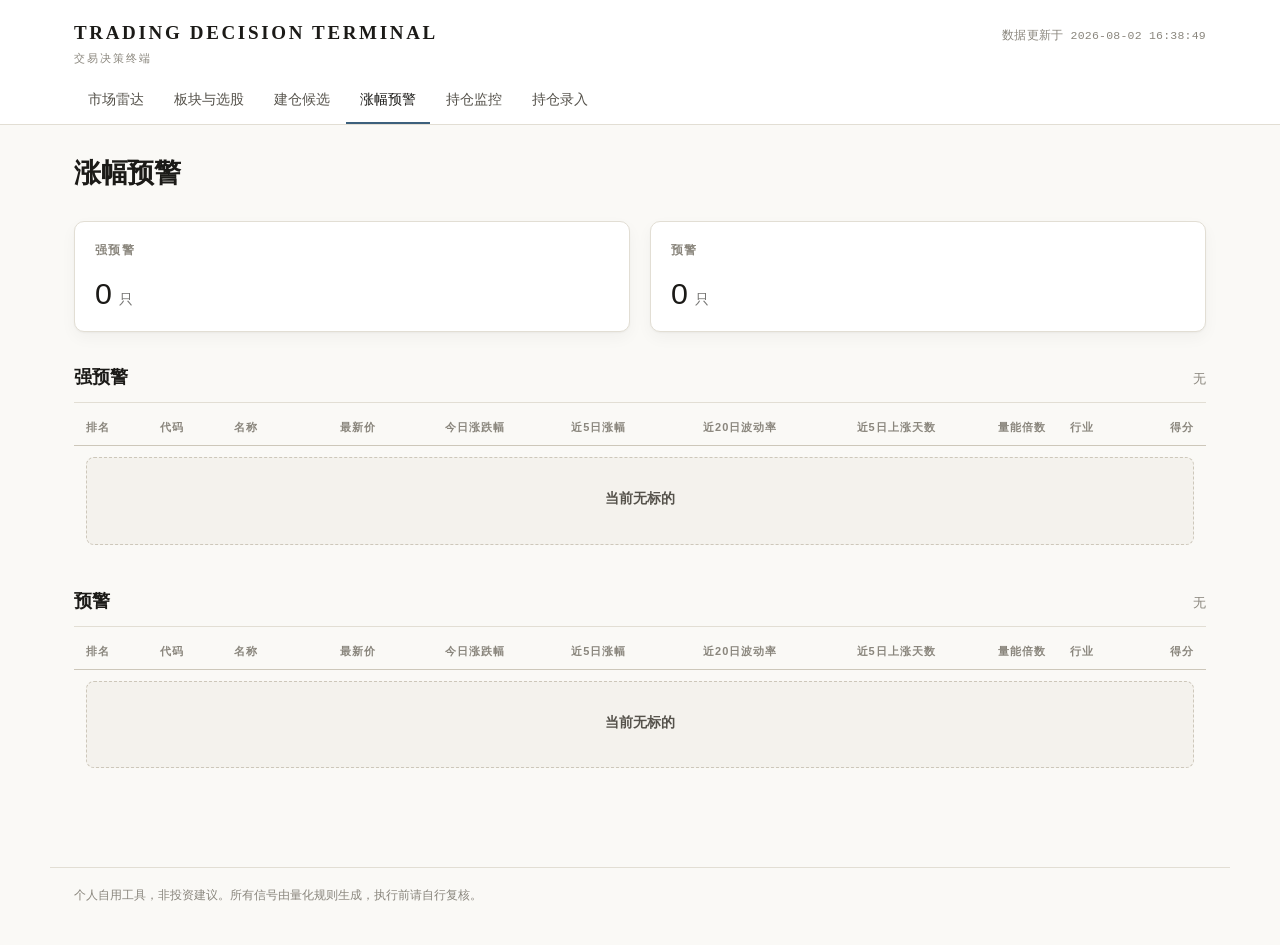
==== commit f330c65a: "Update alert.html" ====
--- a/site/alert.html
+++ b/site/alert.html
@@ -30,38 +30,42 @@
 
   <section class="section">
     <div class="section-head">
-      <h3 class="section-title">强预警 · 连日≥5%</h3>
-      <span class="section-meta" id="strict-meta">—</span>
+      <h3 class="section-title">强预警</h3>
+      <span class="section-meta" id="strong-meta">—</span>
     </div>
     <div class="table-wrap">
-      <table class="tbl" id="strict-table">
+      <table class="tbl" id="strong-table">
         <thead>
           <tr>
-            <th>状态</th><th>代码</th><th>名称</th>
+            <th>排名</th><th>代码</th><th>名称</th>
             <th class="num">最新价</th><th class="num">今日涨跌幅</th>
-            <th class="num">连续天数</th><th>行业</th>
+            <th class="num">近5日涨幅</th><th class="num">近20日波动率</th>
+            <th class="num">近5日上涨天数</th><th class="num">量能倍数</th>
+            <th>行业</th><th class="num">得分</th>
           </tr>
         </thead>
-        <tbody id="strict-body"></tbody>
+        <tbody id="strong-body"></tbody>
       </table>
     </div>
   </section>
 
   <section class="section">
     <div class="section-head">
-      <h3 class="section-title">预警 · 评分优选TOP40</h3>
-      <span class="section-meta" id="loose-meta">—</span>
+      <h3 class="section-title">预警</h3>
+      <span class="section-meta" id="normal-meta">—</span>
     </div>
     <div class="table-wrap">
-      <table class="tbl" id="loose-table">
+      <table class="tbl" id="normal-table">
         <thead>
           <tr>
             <th>排名</th><th>代码</th><th>名称</th>
-            <th class="num">最新价</th><th class="num">3日累计涨幅</th>
+            <th class="num">最新价</th><th class="num">今日涨跌幅</th>
+            <th class="num">近5日涨幅</th><th class="num">近20日波动率</th>
+            <th class="num">近5日上涨天数</th><th class="num">量能倍数</th>
             <th>行业</th><th class="num">得分</th>
           </tr>
         </thead>
-        <tbody id="loose-body"></tbody>
+        <tbody id="normal-body"></tbody>
       </table>
     </div>
   </section>
@@ -71,39 +75,32 @@
 
 <script src="./terminal.js"></script>
 <script>
-function n_(o, keys, d) {
-  if (!o) return d === undefined ? null : d;
+function n_(o, keys) {
+  if (!o) return null;
   for (const k of keys) {
     const v = o[k];
     if (typeof v === "number" && isFinite(v)) return v;
   }
-  return d === undefined ? null : d;
+  return null;
 }
 
-function strictRow(s) {
-  const status = s["状态"] || "";
-  const cls = status.includes("已确认") ? "tag-warn" : "tag-muted";
-  const chg = n_(s,["今日涨跌幅"]);
-  return `<tr>
-    <td><span class="tag ${cls}">${esc(status)}</span></td>
-    <td class="num">${esc(String(s["代码"]||""))}</td>
-    <td>${esc(String(s["名称"]||""))}</td>
-    <td class="num">${fmt.num(n_(s,["最新价"]),2)}</td>
-    <td class="num ${fmt.dirClass(chg)}">${fmt.num(chg,2)}%</td>
-    <td class="num">${s["连续达标天数"]}</td>
-    <td>${esc(String(s["行业"]||"未分类"))}</td>
-  </tr>`;
-}
-
-function looseRow(s, rank) {
+function row(s, rank) {
+  const chg = n_(s, ["今日涨跌幅"]);
+  const ret5 = n_(s, ["近5日涨幅"]);
+  const vol20 = n_(s, ["近20日波动率"]);
+  const updays = s["近5日上涨天数"];
+  const vspike = n_(s, ["量能倍数"]);
   const score = n_(s, ["综合得分"]);
-  const cum = n_(s, ["3日累计涨幅"]);
   return `<tr>
     <td class="num">${rank}</td>
     <td class="num">${esc(String(s["代码"]||""))}</td>
     <td>${esc(String(s["名称"]||""))}</td>
     <td class="num">${fmt.num(n_(s,["最新价"]),2)}</td>
-    <td class="num ${fmt.dirClass(cum)}">${fmt.num(cum,2)}%</td>
+    <td class="num ${fmt.dirClass(chg)}">${fmt.num(chg,2)}%</td>
+    <td class="num ${fmt.dirClass(ret5)}">${ret5!==null?fmt.num(ret5,2)+"%":"—"}</td>
+    <td class="num">${vol20!==null?fmt.num(vol20,2)+"%":"—"}</td>
+    <td class="num">${updays!==null&&updays!==undefined?updays:"—"}</td>
+    <td class="num">${vspike!==null?fmt.num(vspike,2):"—"}</td>
     <td>${esc(String(s["行业"]||"未分类"))}</td>
     <td class="num">${score!==null?fmt.num(score,1):"—"}</td>
   </tr>`;
@@ -114,48 +111,35 @@
   stampLastRun();
 
   const data = await loadJson("dual.json");
-  const strict = (data && data.strict_5pct_watch) || {};
-  const loose = (data && data.loose_cumulative_watch) || {};
-  const sList = strict.watch || [];
-  const lList = loose.watch || [];
+  const F = (data && data.precursor_factor_watch) || {};
+  const all = F.watch || [];
+  const strong = all.filter(s => s["档位"] === "强预警")
+    .sort((a,b) => (n_(b,["综合得分"])??-1) - (n_(a,["综合得分"])??-1));
+  const normal = all.filter(s => s["档位"] !== "强预警")
+    .sort((a,b) => (n_(b,["综合得分"])??-1) - (n_(a,["综合得分"])??-1));
 
   panel("概览", () => {
     document.getElementById("overview").innerHTML = `
       <div class="card"><h3 class="card-title">强预警</h3>
-        <div class="big-num">${sList.length}<span class="unit"> 只</span></div>
-        <div class="kv-list">
-          <div class="kv-row"><span class="kv-key">已确认(3日)</span>
-            <span class="kv-val num">${strict.meta?.confirmed_count ?? "—"}</span></div>
-          <div class="kv-row"><span class="kv-key">观察(2日)</span>
-            <span class="kv-val num">${strict.meta?.watching_count ?? "—"}</span></div>
-        </div>
+        <div class="big-num">${strong.length}<span class="unit"> 只</span></div>
       </div>
       <div class="card"><h3 class="card-title">预警</h3>
-        <div class="big-num">${lList.length}<span class="unit"> 只</span></div>
-        <div class="kv-list">
-          <div class="kv-row"><span class="kv-key">目标</span>
-            <span class="kv-val num">${loose.meta?.target_count ?? "—"}</span></div>
-        </div>
+        <div class="big-num">${normal.length}<span class="unit"> 只</span></div>
       </div>`;
   });
 
   panel("强预警列表", () => {
-    const sorted = sList.slice().sort((a,b) => {
-      const c = (b["连续达标天数"]||0) - (a["连续达标天数"]||0);
-      return c;
-    });
-    document.getElementById("strict-meta").textContent = sorted.length ? `${sorted.length} 只` : "无";
-    document.getElementById("strict-body").innerHTML = sorted.length
-      ? sorted.map(strictRow).join("")
-      : `<tr><td colspan="7">${emptyState("当前无标的", "")}</td></tr>`;
+    document.getElementById("strong-meta").textContent = strong.length ? `${strong.length} 只 · ${(data&&data.update_date)||""}` : "无";
+    document.getElementById("strong-body").innerHTML = strong.length
+      ? strong.map((s,i) => row(s,i+1)).join("")
+      : `<tr><td colspan="11">${emptyState("当前无标的", "")}</td></tr>`;
   });
 
   panel("预警列表", () => {
-    const sorted = lList.slice().sort((a,b) => (n_(b,["综合得分"])??-1) - (n_(a,["综合得分"])??-1));
-    document.getElementById("loose-meta").textContent = sorted.length ? `${sorted.length} 只` : "无";
-    document.getElementById("loose-body").innerHTML = sorted.length
-      ? sorted.map((s,i) => looseRow(s,i+1)).join("")
-      : `<tr><td colspan="7">${emptyState("当前无标的", "")}</td></tr>`;
+    document.getElementById("normal-meta").textContent = normal.length ? `${normal.length} 只` : "无";
+    document.getElementById("normal-body").innerHTML = normal.length
+      ? normal.map((s,i) => row(s,i+1)).join("")
+      : `<tr><td colspan="11">${emptyState("当前无标的", "")}</td></tr>`;
   });
 })();
 </script>
@@ -163,19 +147,10 @@
 <style>
 .big-num { font-size:1.9rem; font-variant-numeric:tabular-nums; line-height:1.15; }
 .big-num .unit { font-size:.85rem; opacity:.6; margin-left:3px; }
-.card.mini { padding:12px 14px; margin-bottom:10px; }
-.rank-badge { display:inline-block; min-width:1.4em; text-align:center;
-  font-variant-numeric:tabular-nums; opacity:.55; margin-right:4px; }
-.stock-head { display:flex; justify-content:space-between; align-items:baseline; gap:8px; margin-bottom:8px; }
-.stock-code { font-variant-numeric:tabular-nums; font-weight:600; }
-.stock-name { margin-left:6px; opacity:.8; }
-.kv-row { display:flex; justify-content:space-between; gap:10px; padding:2px 0; align-items:baseline; }
-.kv-key { opacity:.7; flex-shrink:0; font-size:.9em; }
-.kv-val.num { font-variant-numeric:tabular-nums; }
-.kv-val.up { color:var(--up,#b4483c); }
-.kv-val.down { color:var(--down,#3d7a5a); }
-.table-wrap { overflow-x:auto; }
+.table-wrap { overflow-x:auto; margin-bottom:24px; }
 .tbl td.num, .tbl th.num { text-align:right; font-variant-numeric:tabular-nums; }
+.tbl td.up { color:var(--up,#b4483c); }
+.tbl td.down { color:var(--down,#3d7a5a); }
 </style>
 </body>
 </html>
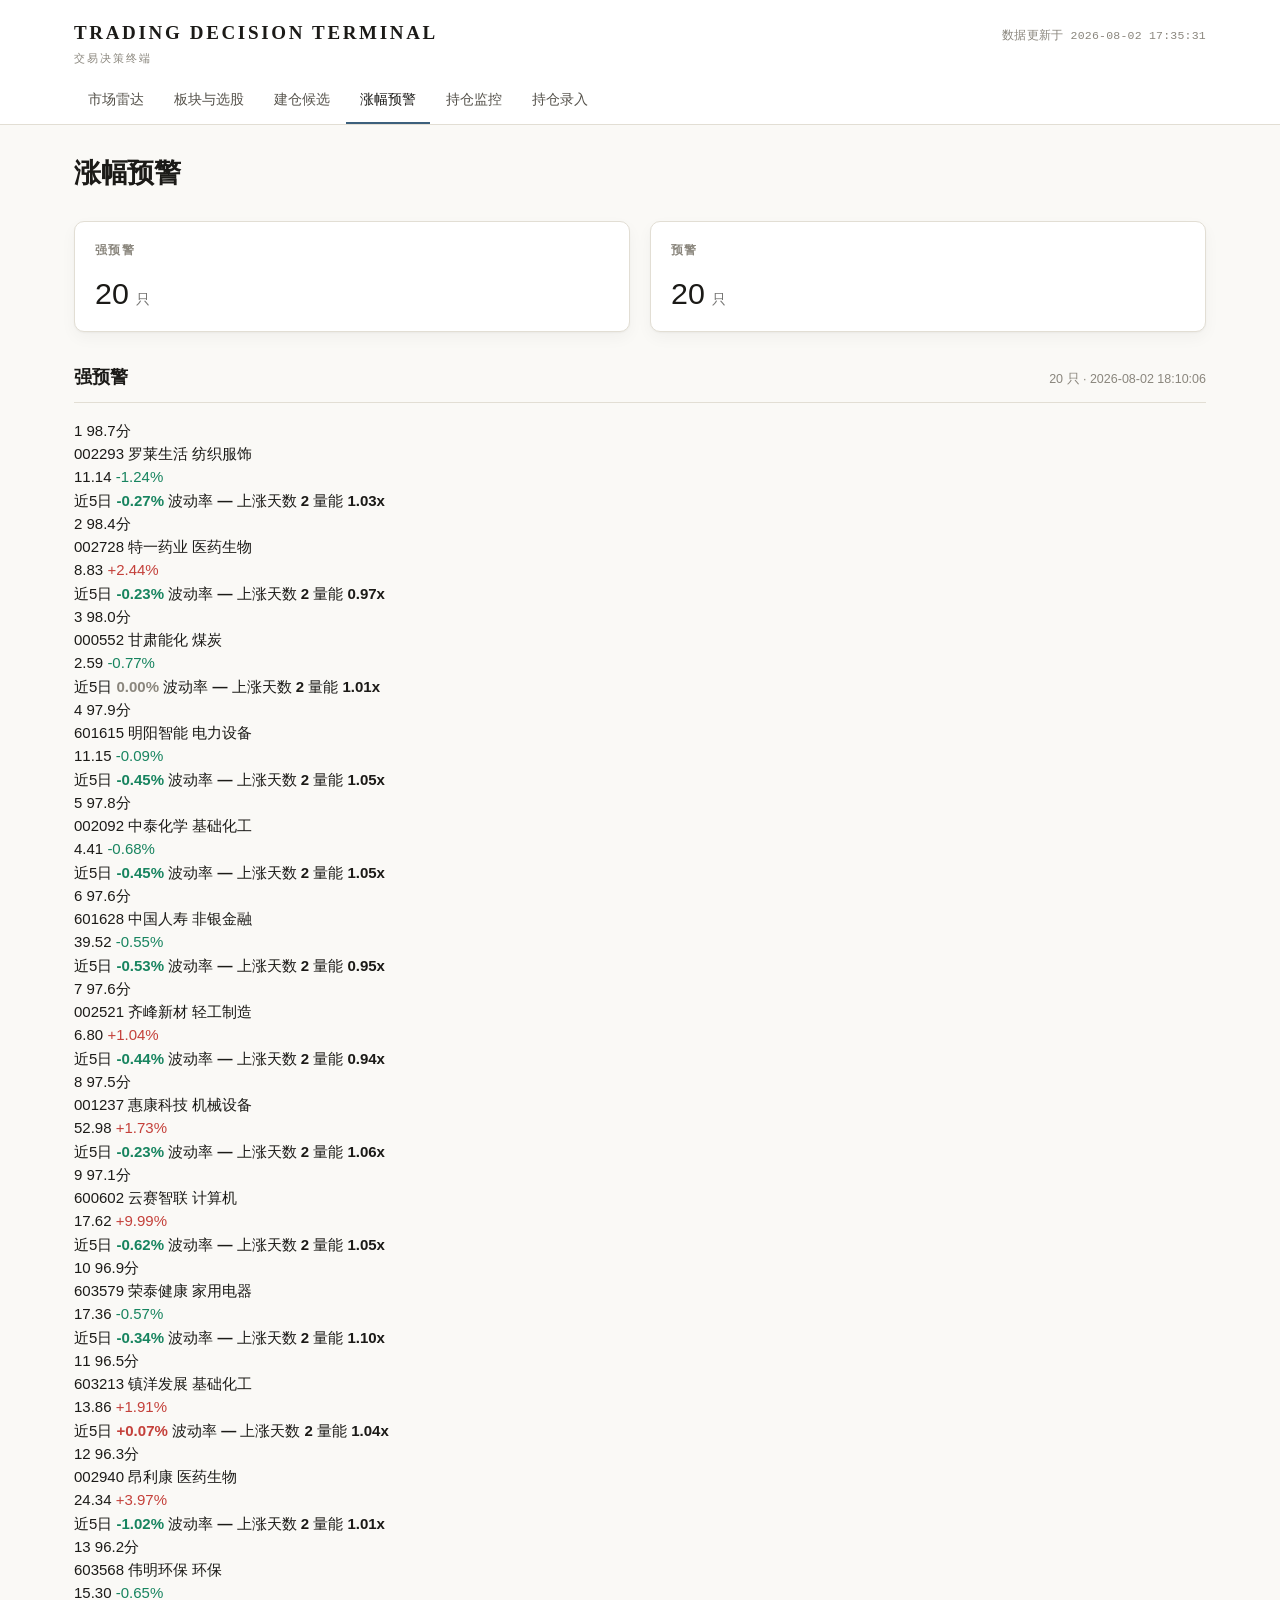
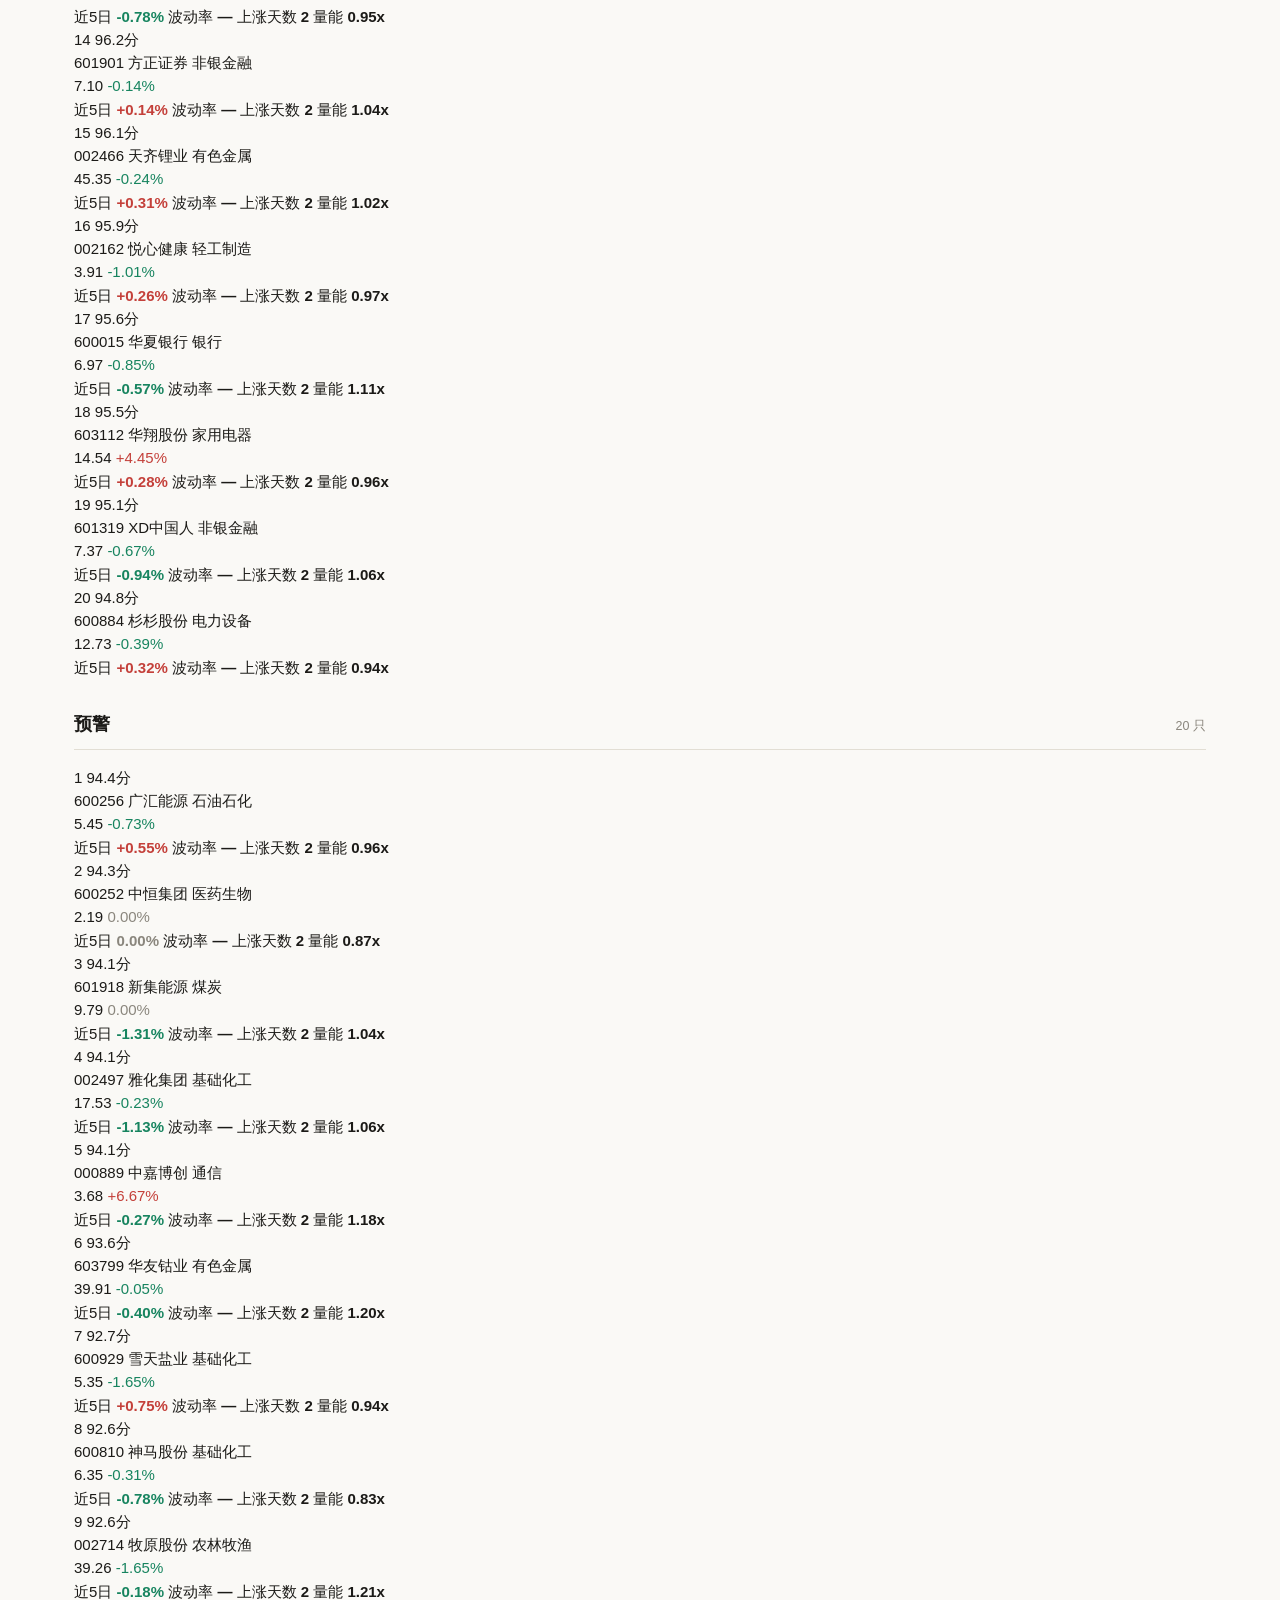
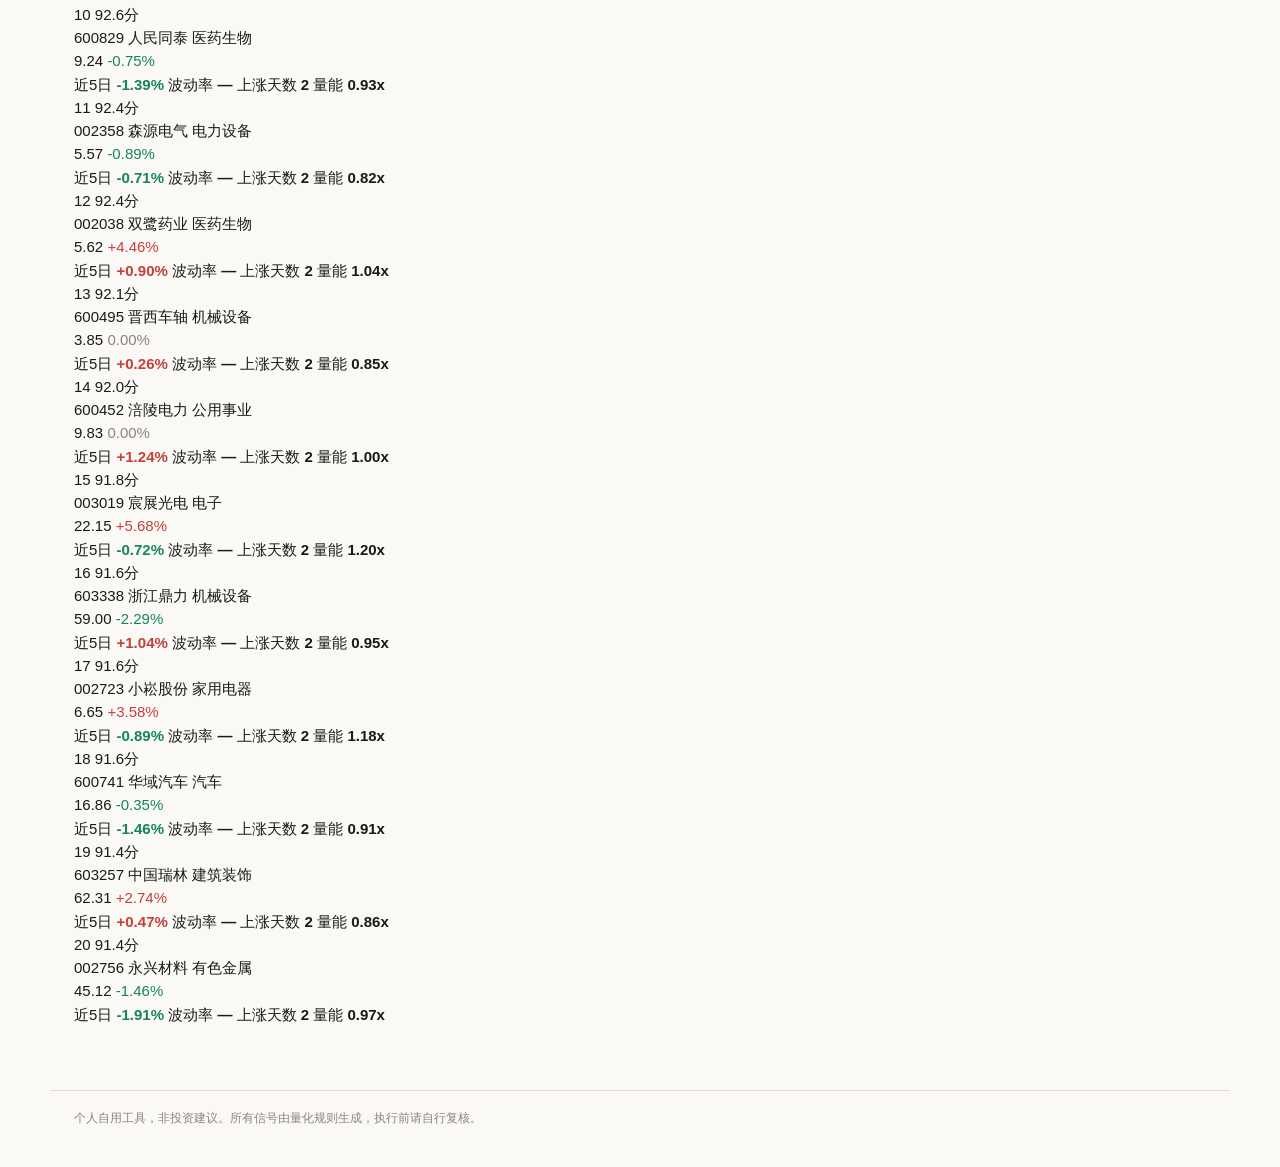
==== commit 7439e183: "更新 alert.html" ====
--- a/site/alert.html
+++ b/site/alert.html
@@ -33,20 +33,7 @@
       <h3 class="section-title">强预警</h3>
       <span class="section-meta" id="strong-meta">—</span>
     </div>
-    <div class="table-wrap">
-      <table class="tbl" id="strong-table">
-        <thead>
-          <tr>
-            <th>排名</th><th>代码</th><th>名称</th>
-            <th class="num">最新价</th><th class="num">今日涨跌幅</th>
-            <th class="num">近5日涨幅</th><th class="num">近20日波动率</th>
-            <th class="num">近5日上涨天数</th><th class="num">量能倍数</th>
-            <th>行业</th><th class="num">得分</th>
-          </tr>
-        </thead>
-        <tbody id="strong-body"></tbody>
-      </table>
-    </div>
+    <div id="strong-list"></div>
   </section>
 
   <section class="section">
@@ -54,20 +41,7 @@
       <h3 class="section-title">预警</h3>
       <span class="section-meta" id="normal-meta">—</span>
     </div>
-    <div class="table-wrap">
-      <table class="tbl" id="normal-table">
-        <thead>
-          <tr>
-            <th>排名</th><th>代码</th><th>名称</th>
-            <th class="num">最新价</th><th class="num">今日涨跌幅</th>
-            <th class="num">近5日涨幅</th><th class="num">近20日波动率</th>
-            <th class="num">近5日上涨天数</th><th class="num">量能倍数</th>
-            <th>行业</th><th class="num">得分</th>
-          </tr>
-        </thead>
-        <tbody id="normal-body"></tbody>
-      </table>
-    </div>
+    <div id="normal-list"></div>
   </section>
 </main>
 
@@ -84,26 +58,34 @@
   return null;
 }
 
-function row(s, rank) {
+function card(s, rank) {
   const chg = n_(s, ["今日涨跌幅"]);
   const ret5 = n_(s, ["近5日涨幅"]);
   const vol20 = n_(s, ["近20日波动率"]);
   const updays = s["近5日上涨天数"];
   const vspike = n_(s, ["量能倍数"]);
   const score = n_(s, ["综合得分"]);
-  return `<tr>
-    <td class="num">${rank}</td>
-    <td class="num">${esc(String(s["代码"]||""))}</td>
-    <td>${esc(String(s["名称"]||""))}</td>
-    <td class="num">${fmt.num(n_(s,["最新价"]),2)}</td>
-    <td class="num ${fmt.dirClass(chg)}">${fmt.num(chg,2)}%</td>
-    <td class="num ${fmt.dirClass(ret5)}">${ret5!==null?fmt.num(ret5,2)+"%":"—"}</td>
-    <td class="num">${vol20!==null?fmt.num(vol20,2)+"%":"—"}</td>
-    <td class="num">${updays!==null&&updays!==undefined?updays:"—"}</td>
-    <td class="num">${vspike!==null?fmt.num(vspike,2):"—"}</td>
-    <td>${esc(String(s["行业"]||"未分类"))}</td>
-    <td class="num">${score!==null?fmt.num(score,1):"—"}</td>
-  </tr>`;
+  return `<div class="alert-card">
+    <div class="alert-top">
+      <span class="alert-rank">${rank}</span>
+      <span class="alert-score">${score!==null?fmt.num(score,1)+"分":"—"}</span>
+    </div>
+    <div class="alert-id-row">
+      <span class="alert-code">${esc(String(s["代码"]||""))}</span>
+      <span class="alert-name">${esc(String(s["名称"]||""))}</span>
+      <span class="alert-industry">${esc(String(s["行业"]||"未分类"))}</span>
+    </div>
+    <div class="alert-price-row">
+      <span class="alert-price">${fmt.num(n_(s,["最新价"]),2)}</span>
+      <span class="alert-chg ${fmt.dirClass(chg)}">${chg>0?"+":""}${fmt.num(chg,2)}%</span>
+    </div>
+    <div class="alert-detail">
+      <span>近5日 <b class="${fmt.dirClass(ret5)}">${ret5!==null?(ret5>0?"+":"")+fmt.num(ret5,2)+"%":"—"}</b></span>
+      <span>波动率 <b>${vol20!==null?fmt.num(vol20,2)+"%":"—"}</b></span>
+      <span>上涨天数 <b>${updays!==null&&updays!==undefined?updays:"—"}</b></span>
+      <span>量能 <b>${vspike!==null?fmt.num(vspike,2)+"x":"—"}</b></span>
+    </div>
+  </div>`;
 }
 
 (async function () {
@@ -130,16 +112,16 @@
 
   panel("强预警列表", () => {
     document.getElementById("strong-meta").textContent = strong.length ? `${strong.length} 只 · ${(data&&data.update_date)||""}` : "无";
-    document.getElementById("strong-body").innerHTML = strong.length
-      ? strong.map((s,i) => row(s,i+1)).join("")
-      : `<tr><td colspan="11">${emptyState("当前无标的", "")}</td></tr>`;
+    document.getElementById("strong-list").innerHTML = strong.length
+      ? `<div class="alert-grid">${strong.map((s,i) => card(s,i+1)).join("")}</div>`
+      : emptyState("当前无标的", "");
   });
 
   panel("预警列表", () => {
     document.getElementById("normal-meta").textContent = normal.length ? `${normal.length} 只` : "无";
-    document.getElementById("normal-body").innerHTML = normal.length
-      ? normal.map((s,i) => row(s,i+1)).join("")
-      : `<tr><td colspan="11">${emptyState("当前无标的", "")}</td></tr>`;
+    document.getElementById("normal-list").innerHTML = normal.length
+      ? `<div class="alert-grid">${normal.map((s,i) => card(s,i+1)).join("")}</div>`
+      : emptyState("当前无标的", "");
   });
 })();
 </script>
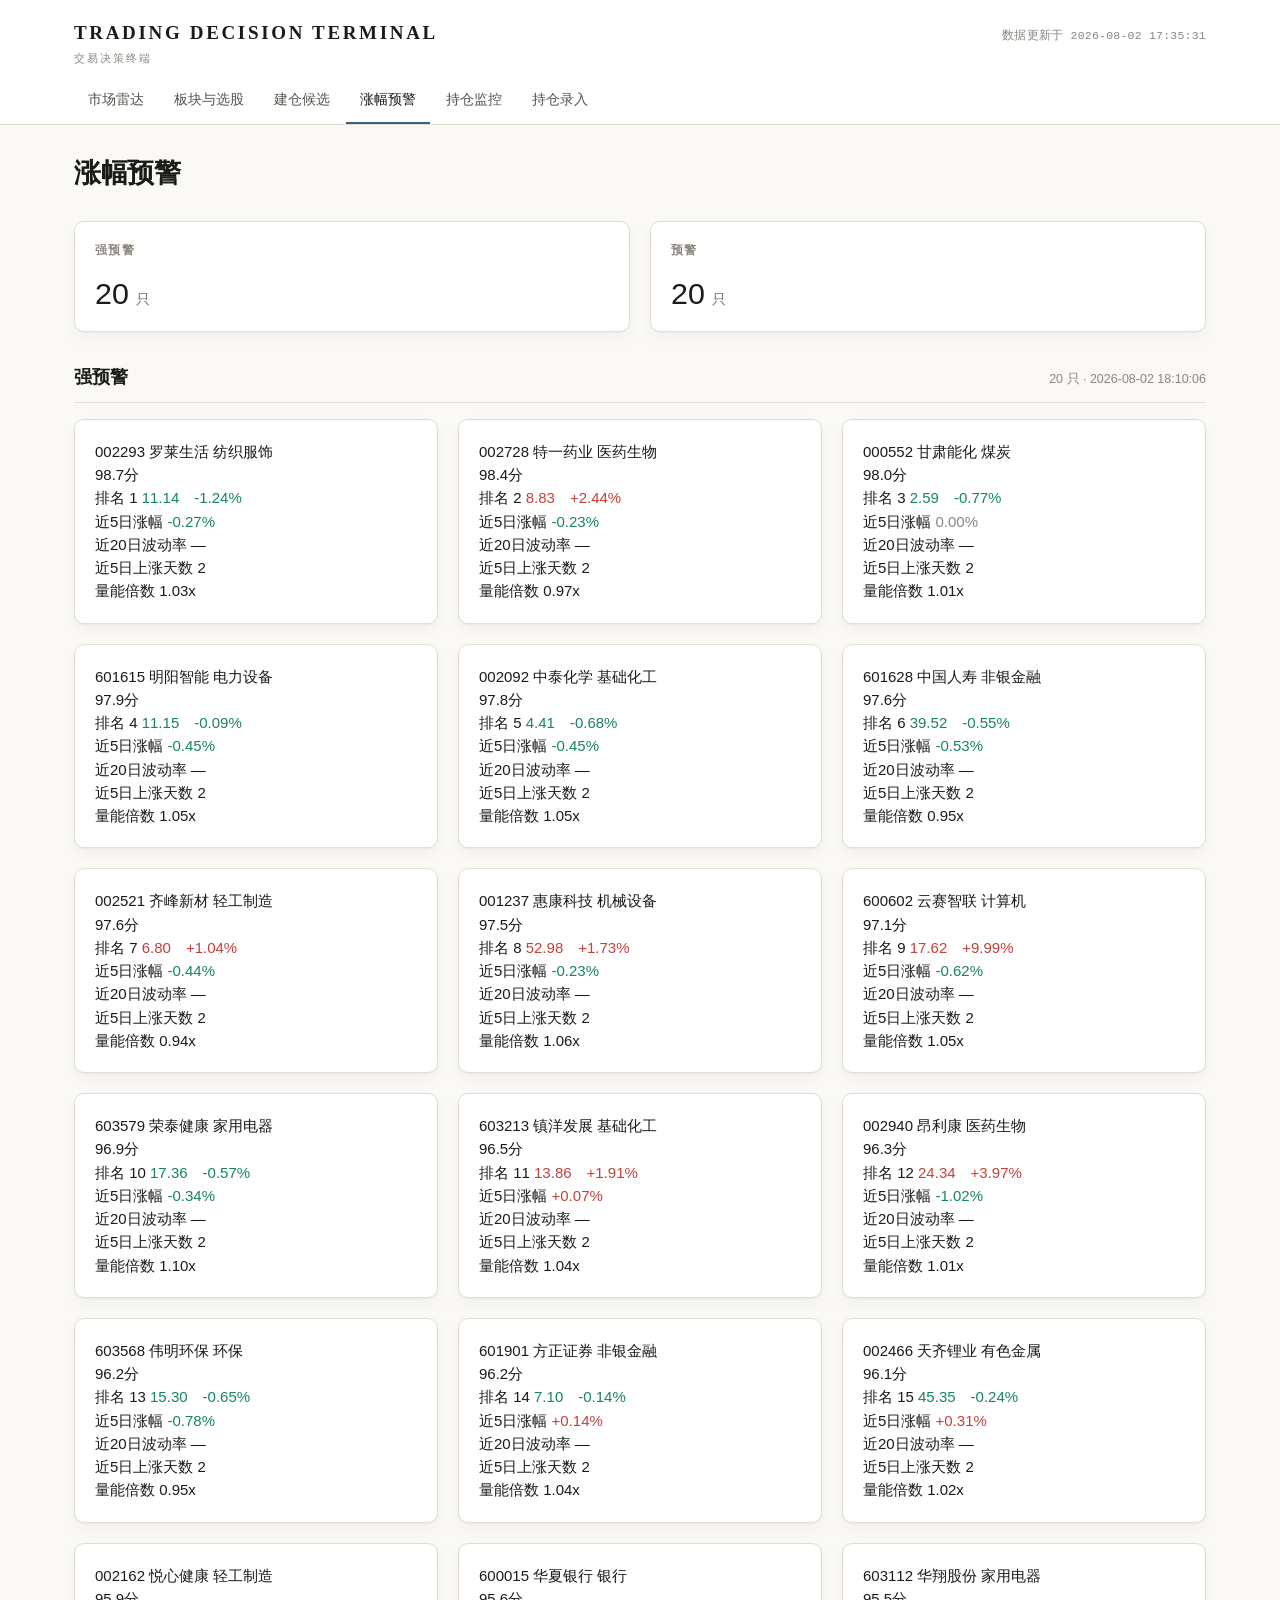
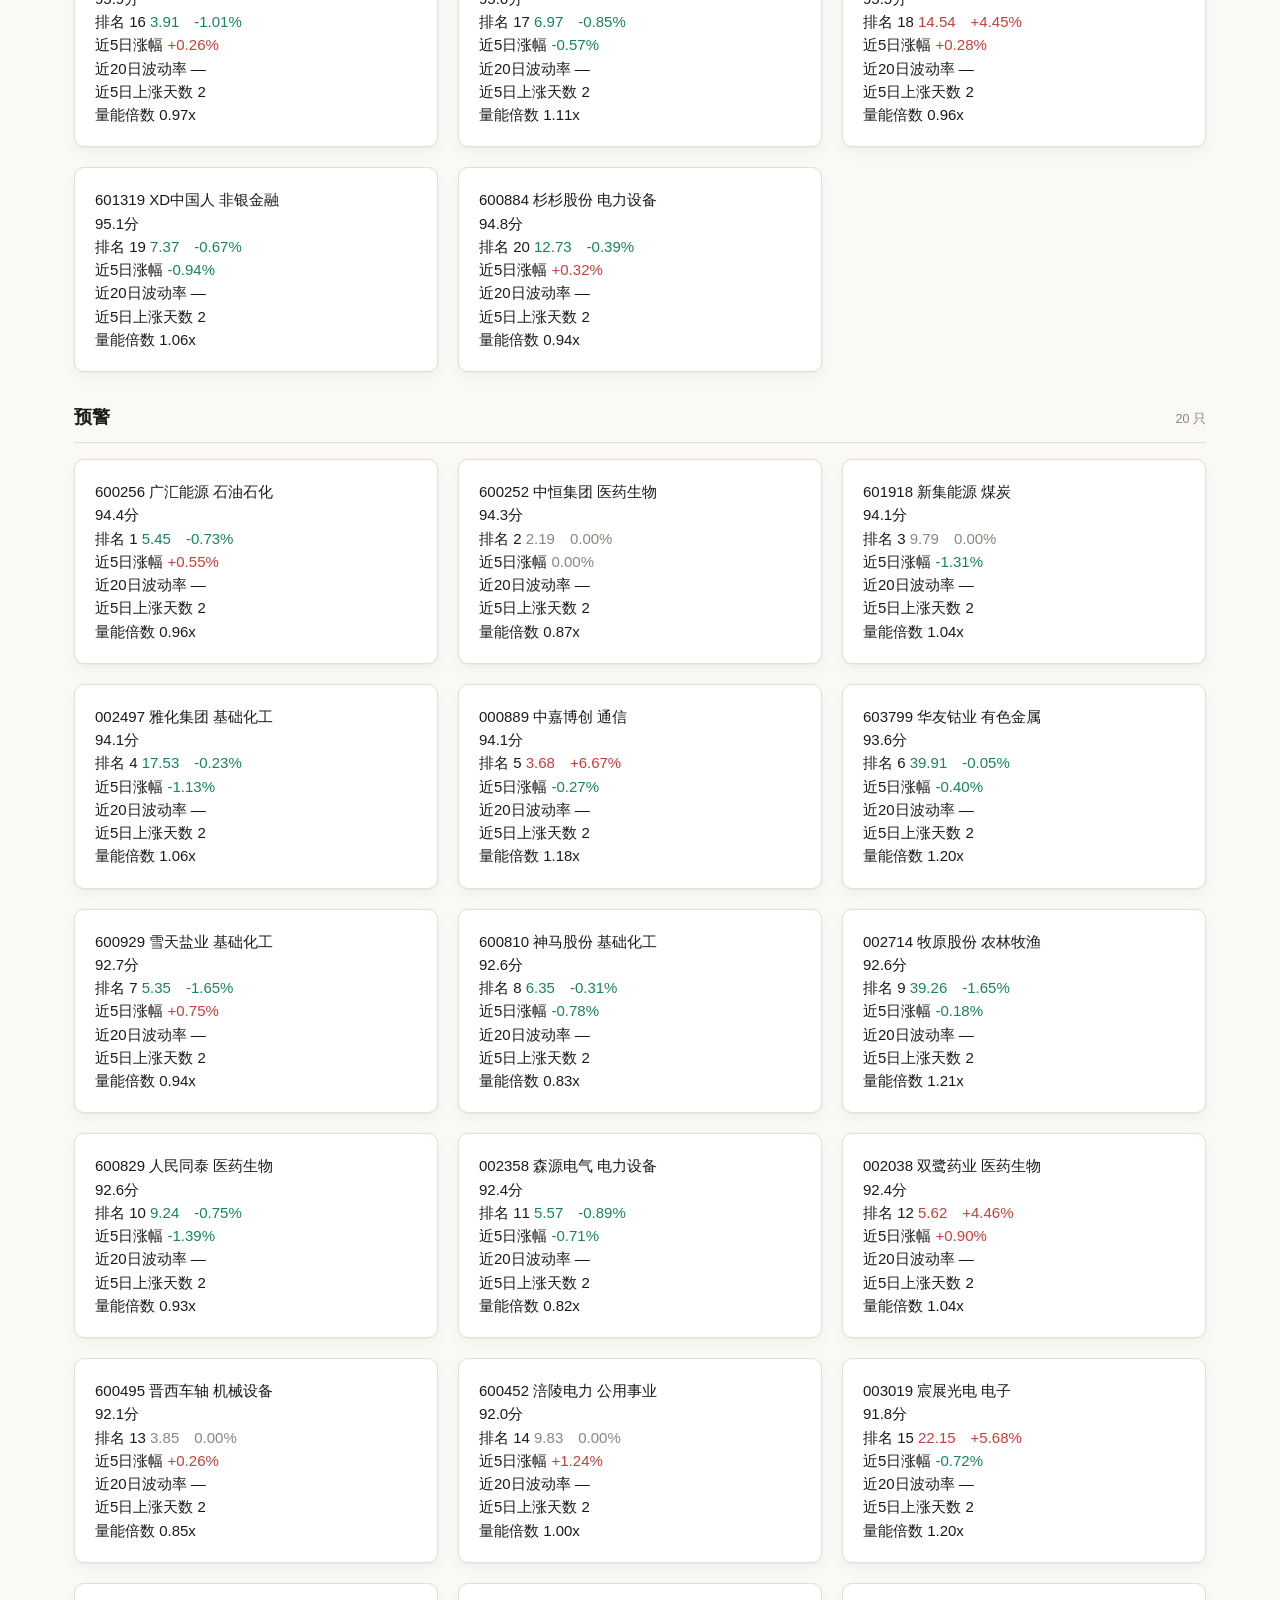
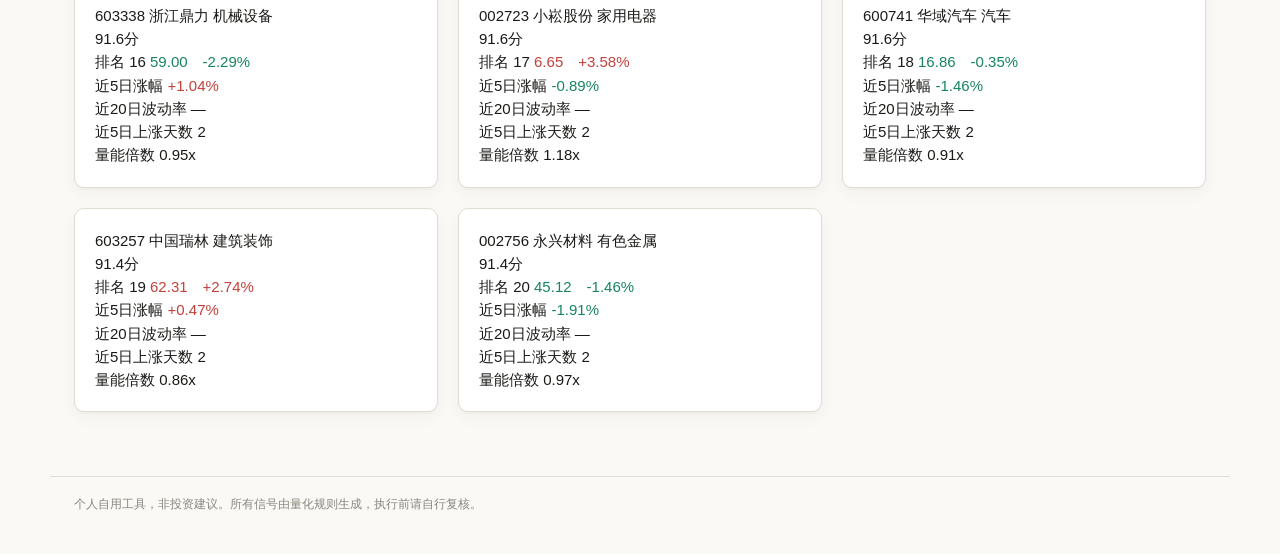
==== commit a46786be: "更新 alert.html" ====
--- a/site/alert.html
+++ b/site/alert.html
@@ -65,25 +65,28 @@
   const updays = s["近5日上涨天数"];
   const vspike = n_(s, ["量能倍数"]);
   const score = n_(s, ["综合得分"]);
-  return `<div class="alert-card">
-    <div class="alert-top">
-      <span class="alert-rank">${rank}</span>
-      <span class="alert-score">${score!==null?fmt.num(score,1)+"分":"—"}</span>
+  return `<div class="card">
+    <div class="stock-head">
+      <div>
+        <span class="stock-code">${esc(String(s["代码"]||""))}</span>
+        <span class="stock-name">${esc(String(s["名称"]||""))}</span>
+        <span class="stock-industry">${esc(String(s["行业"]||"未分类"))}</span>
+      </div>
+      <span class="tag tag-muted">${score!==null?fmt.num(score,1)+"分":"—"}</span>
     </div>
-    <div class="alert-id-row">
-      <span class="alert-code">${esc(String(s["代码"]||""))}</span>
-      <span class="alert-name">${esc(String(s["名称"]||""))}</span>
-      <span class="alert-industry">${esc(String(s["行业"]||"未分类"))}</span>
+    <div class="kv-row">
+      <span class="kv-key">排名 ${rank}</span>
+      <span class="kv-val num ${fmt.dirClass(chg)}">${fmt.num(n_(s,["最新价"]),2)}　${chg>0?"+":""}${fmt.num(chg,2)}%</span>
     </div>
-    <div class="alert-price-row">
-      <span class="alert-price">${fmt.num(n_(s,["最新价"]),2)}</span>
-      <span class="alert-chg ${fmt.dirClass(chg)}">${chg>0?"+":""}${fmt.num(chg,2)}%</span>
-    </div>
-    <div class="alert-detail">
-      <span>近5日 <b class="${fmt.dirClass(ret5)}">${ret5!==null?(ret5>0?"+":"")+fmt.num(ret5,2)+"%":"—"}</b></span>
-      <span>波动率 <b>${vol20!==null?fmt.num(vol20,2)+"%":"—"}</b></span>
-      <span>上涨天数 <b>${updays!==null&&updays!==undefined?updays:"—"}</b></span>
-      <span>量能 <b>${vspike!==null?fmt.num(vspike,2)+"x":"—"}</b></span>
+    <div class="kv-list">
+      <div class="kv-row"><span class="kv-key">近5日涨幅</span>
+        <span class="kv-val num ${fmt.dirClass(ret5)}">${ret5!==null?(ret5>0?"+":"")+fmt.num(ret5,2)+"%":"—"}</span></div>
+      <div class="kv-row"><span class="kv-key">近20日波动率</span>
+        <span class="kv-val num">${vol20!==null?fmt.num(vol20,2)+"%":"—"}</span></div>
+      <div class="kv-row"><span class="kv-key">近5日上涨天数</span>
+        <span class="kv-val num">${updays!==null&&updays!==undefined?updays:"—"}</span></div>
+      <div class="kv-row"><span class="kv-key">量能倍数</span>
+        <span class="kv-val num">${vspike!==null?fmt.num(vspike,2)+"x":"—"}</span></div>
     </div>
   </div>`;
 }
@@ -113,14 +116,14 @@
   panel("强预警列表", () => {
     document.getElementById("strong-meta").textContent = strong.length ? `${strong.length} 只 · ${(data&&data.update_date)||""}` : "无";
     document.getElementById("strong-list").innerHTML = strong.length
-      ? `<div class="alert-grid">${strong.map((s,i) => card(s,i+1)).join("")}</div>`
+      ? `<div class="grid cols-2">${strong.map((s,i) => card(s,i+1)).join("")}</div>`
       : emptyState("当前无标的", "");
   });
 
   panel("预警列表", () => {
     document.getElementById("normal-meta").textContent = normal.length ? `${normal.length} 只` : "无";
     document.getElementById("normal-list").innerHTML = normal.length
-      ? `<div class="alert-grid">${normal.map((s,i) => card(s,i+1)).join("")}</div>`
+      ? `<div class="grid cols-2">${normal.map((s,i) => card(s,i+1)).join("")}</div>`
       : emptyState("当前无标的", "");
   });
 })();
@@ -129,10 +132,31 @@
 <style>
 .big-num { font-size:1.9rem; font-variant-numeric:tabular-nums; line-height:1.15; }
 .big-num .unit { font-size:.85rem; opacity:.6; margin-left:3px; }
-.table-wrap { overflow-x:auto; margin-bottom:24px; }
-.tbl td.num, .tbl th.num { text-align:right; font-variant-numeric:tabular-nums; }
-.tbl td.up { color:var(--up,#b4483c); }
-.tbl td.down { color:var(--down,#3d7a5a); }
+
+.alert-grid { display:grid; grid-template-columns:1fr; gap:10px; }
+@media (min-width:640px) { .alert-grid { grid-template-columns:1fr 1fr; } }
+
+.alert-card { border:1px solid var(--rule,#d8d4cc); border-radius:8px; padding:12px 14px; }
+.alert-top { display:flex; justify-content:space-between; align-items:baseline; margin-bottom:6px; }
+.alert-rank { font-variant-numeric:tabular-nums; opacity:.5; font-size:.85em; }
+.alert-score { font-variant-numeric:tabular-nums; opacity:.7; font-size:.85em; }
+
+.alert-id-row { display:flex; align-items:baseline; gap:8px; flex-wrap:wrap; margin-bottom:8px; }
+.alert-code { font-variant-numeric:tabular-nums; font-weight:600; }
+.alert-name { font-weight:600; }
+.alert-industry { opacity:.6; font-size:.85em; }
+
+.alert-price-row { display:flex; align-items:baseline; gap:10px; margin-bottom:8px;
+  padding-bottom:8px; border-bottom:1px solid var(--rule,#d8d4cc); }
+.alert-price { font-size:1.5rem; font-variant-numeric:tabular-nums; font-weight:600; }
+.alert-chg { font-variant-numeric:tabular-nums; font-size:.95em; }
+.alert-chg.up { color:var(--up,#b4483c); }
+.alert-chg.down { color:var(--down,#3d7a5a); }
+
+.alert-detail { display:flex; flex-wrap:wrap; gap:10px 14px; font-size:.85em; opacity:.85; }
+.alert-detail b { font-variant-numeric:tabular-nums; font-weight:600; }
+.alert-detail b.up { color:var(--up,#b4483c); }
+.alert-detail b.down { color:var(--down,#3d7a5a); }
 </style>
 </body>
 </html>
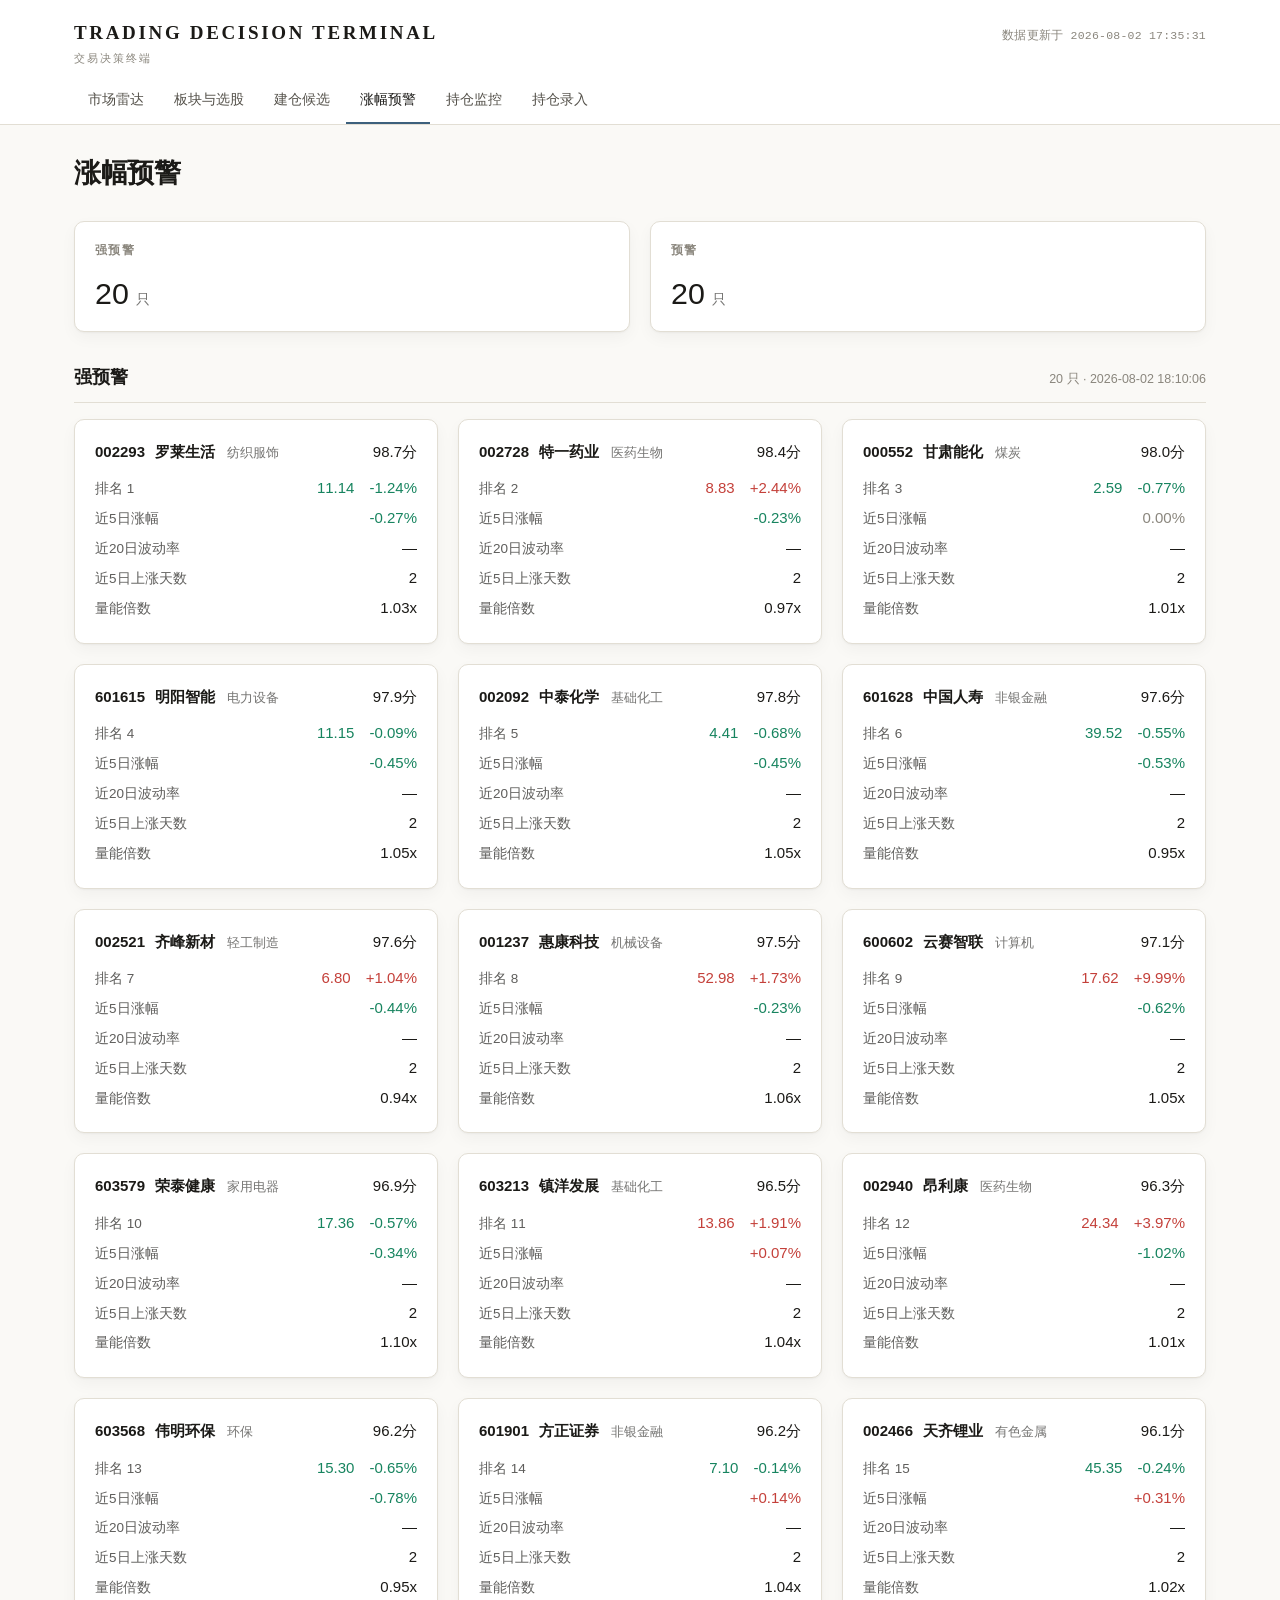
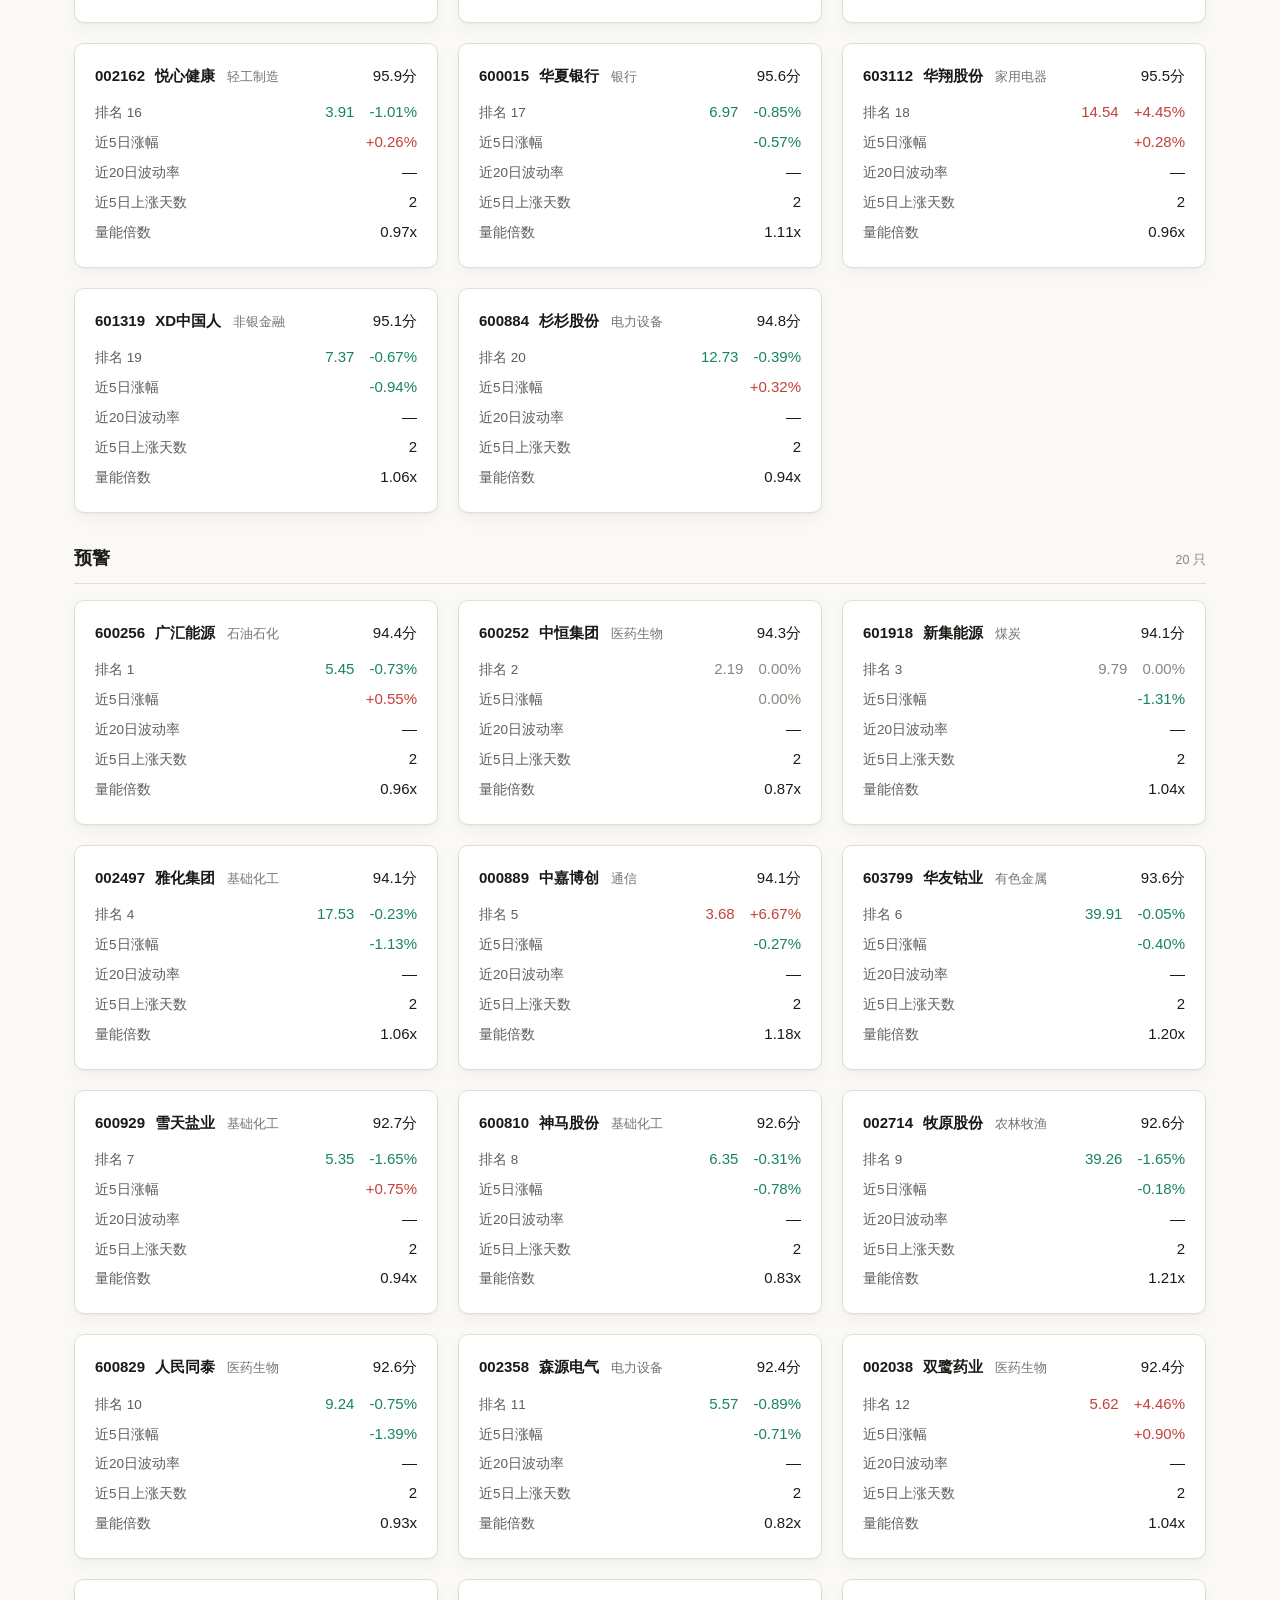
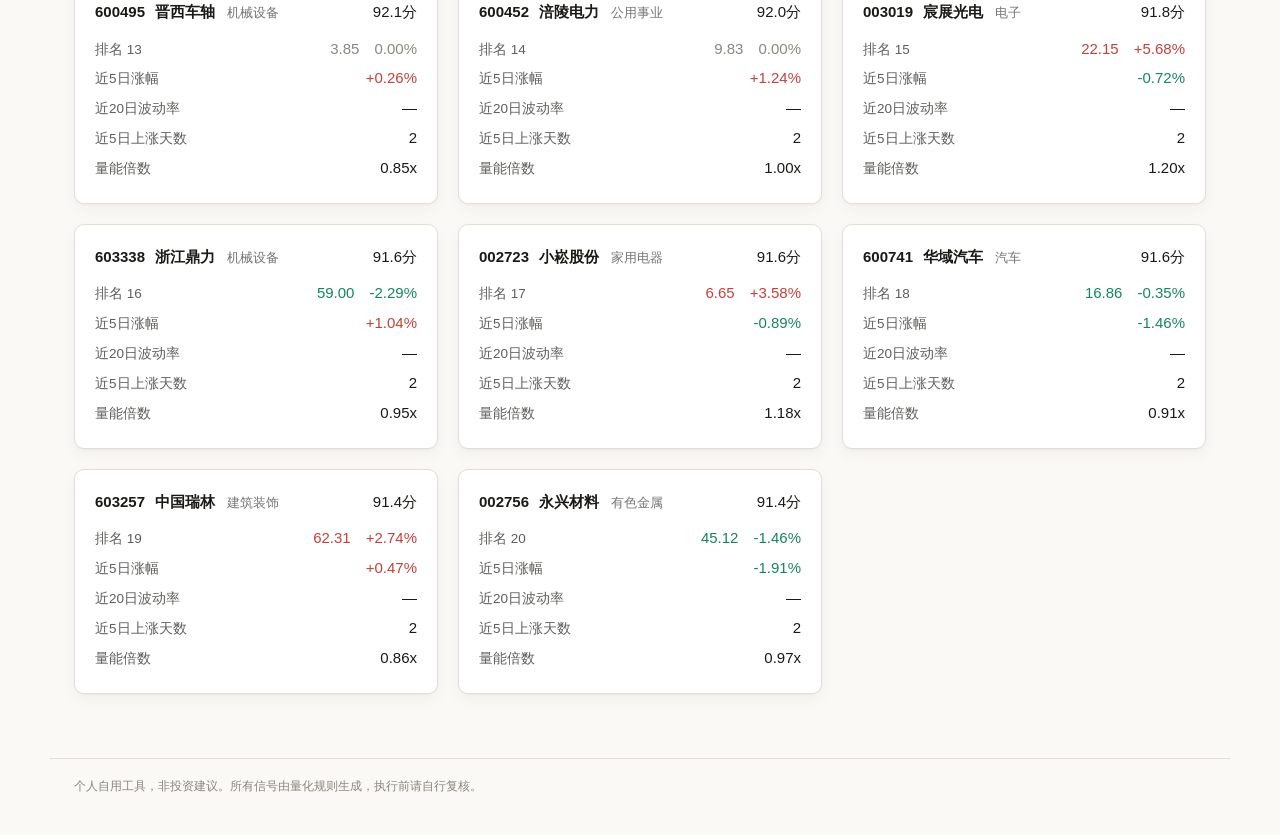
==== commit 3a859491: "更新 alert.html" ====
--- a/site/alert.html
+++ b/site/alert.html
@@ -128,35 +128,21 @@
   });
 })();
 </script>
-
 <style>
 .big-num { font-size:1.9rem; font-variant-numeric:tabular-nums; line-height:1.15; }
 .big-num .unit { font-size:.85rem; opacity:.6; margin-left:3px; }
 
-.alert-grid { display:grid; grid-template-columns:1fr; gap:10px; }
-@media (min-width:640px) { .alert-grid { grid-template-columns:1fr 1fr; } }
+.stock-head { display:flex; justify-content:space-between; align-items:baseline; gap:8px; margin-bottom:10px; }
+.stock-code { font-variant-numeric:tabular-nums; font-weight:600; }
+.stock-name { margin-left:6px; font-weight:600; }
+.stock-industry { margin-left:8px; opacity:.6; font-size:.85em; }
 
-.alert-card { border:1px solid var(--rule,#d8d4cc); border-radius:8px; padding:12px 14px; }
-.alert-top { display:flex; justify-content:space-between; align-items:baseline; margin-bottom:6px; }
-.alert-rank { font-variant-numeric:tabular-nums; opacity:.5; font-size:.85em; }
-.alert-score { font-variant-numeric:tabular-nums; opacity:.7; font-size:.85em; }
-
-.alert-id-row { display:flex; align-items:baseline; gap:8px; flex-wrap:wrap; margin-bottom:8px; }
-.alert-code { font-variant-numeric:tabular-nums; font-weight:600; }
-.alert-name { font-weight:600; }
-.alert-industry { opacity:.6; font-size:.85em; }
-
-.alert-price-row { display:flex; align-items:baseline; gap:10px; margin-bottom:8px;
-  padding-bottom:8px; border-bottom:1px solid var(--rule,#d8d4cc); }
-.alert-price { font-size:1.5rem; font-variant-numeric:tabular-nums; font-weight:600; }
-.alert-chg { font-variant-numeric:tabular-nums; font-size:.95em; }
-.alert-chg.up { color:var(--up,#b4483c); }
-.alert-chg.down { color:var(--down,#3d7a5a); }
-
-.alert-detail { display:flex; flex-wrap:wrap; gap:10px 14px; font-size:.85em; opacity:.85; }
-.alert-detail b { font-variant-numeric:tabular-nums; font-weight:600; }
-.alert-detail b.up { color:var(--up,#b4483c); }
-.alert-detail b.down { color:var(--down,#3d7a5a); }
+.kv-row { display:flex; justify-content:space-between; gap:10px; padding:3px 0; align-items:baseline; }
+.kv-key { opacity:.7; flex-shrink:0; font-size:.9em; }
+.kv-val { text-align:right; }
+.kv-val.num { font-variant-numeric:tabular-nums; }
+.kv-val.up { color:var(--up,#b4483c); }
+.kv-val.down { color:var(--down,#3d7a5a); }
 </style>
 </body>
-</html>
+</html>
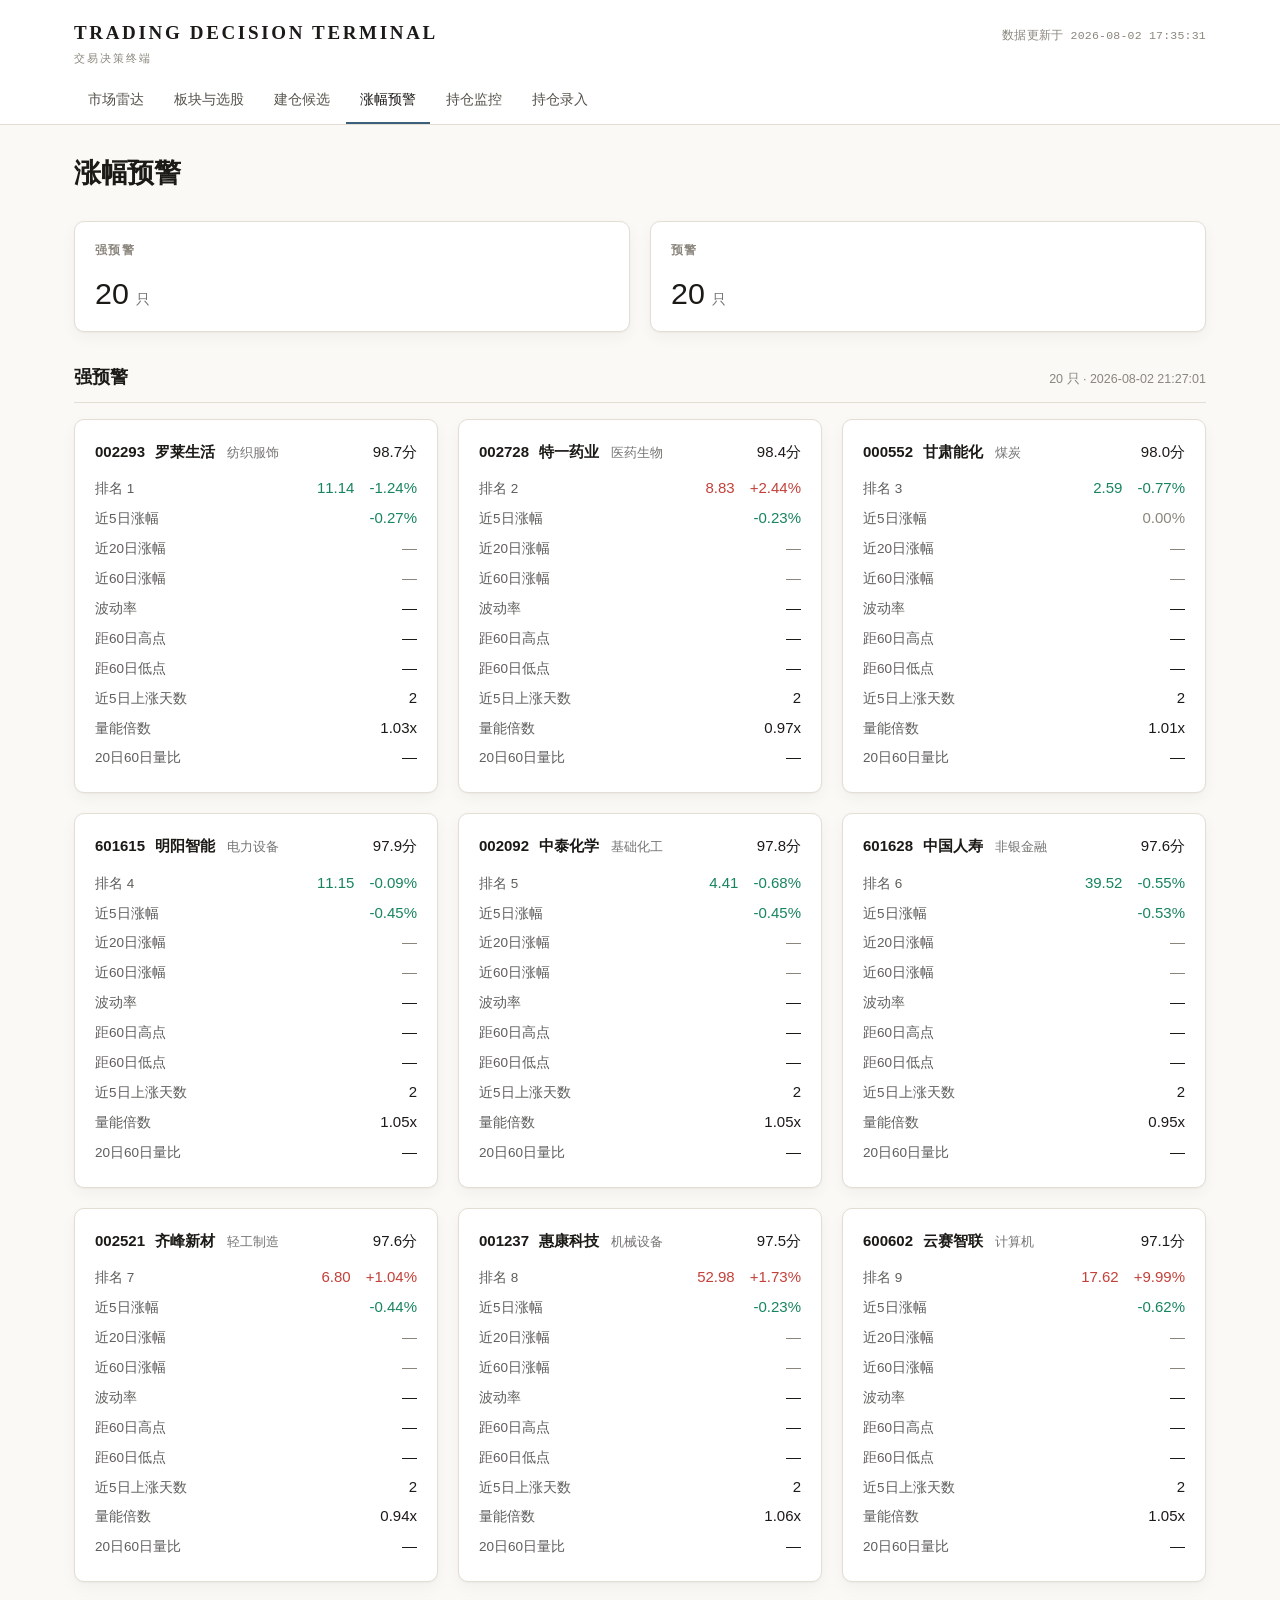
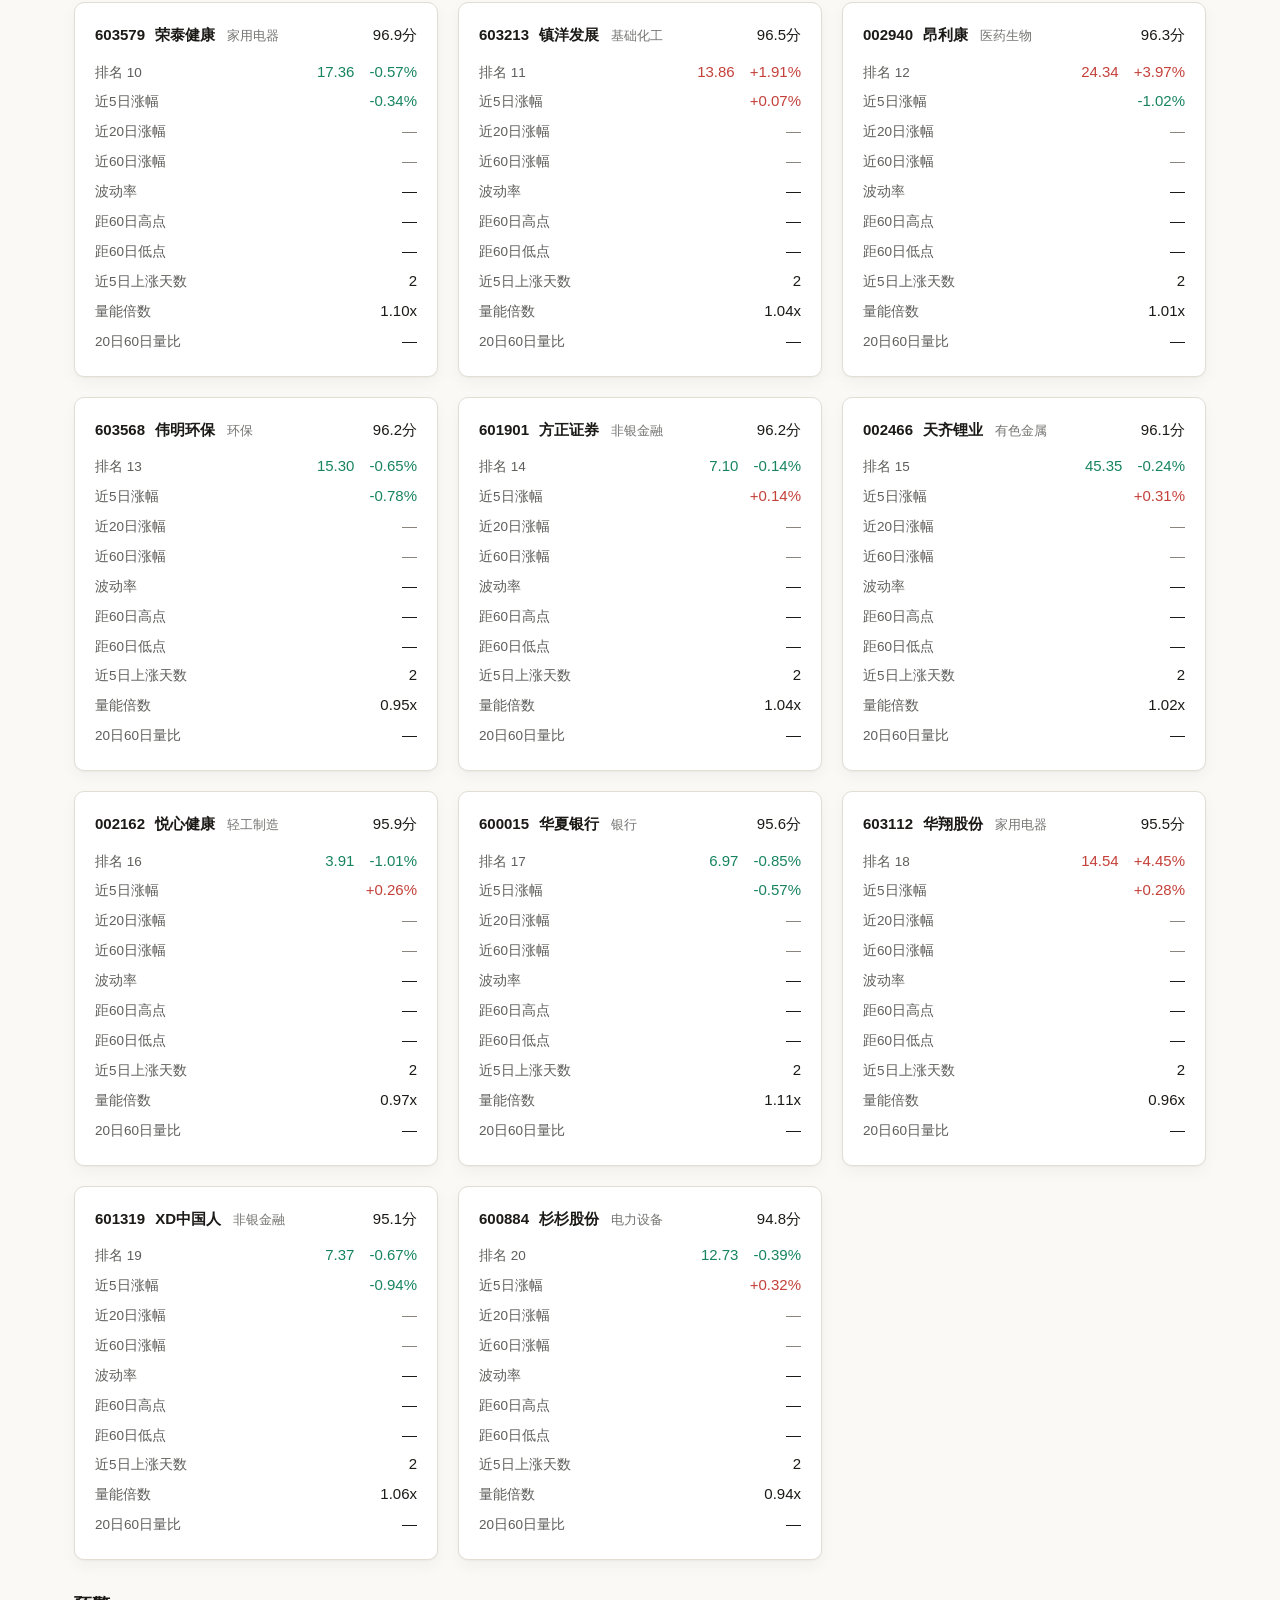
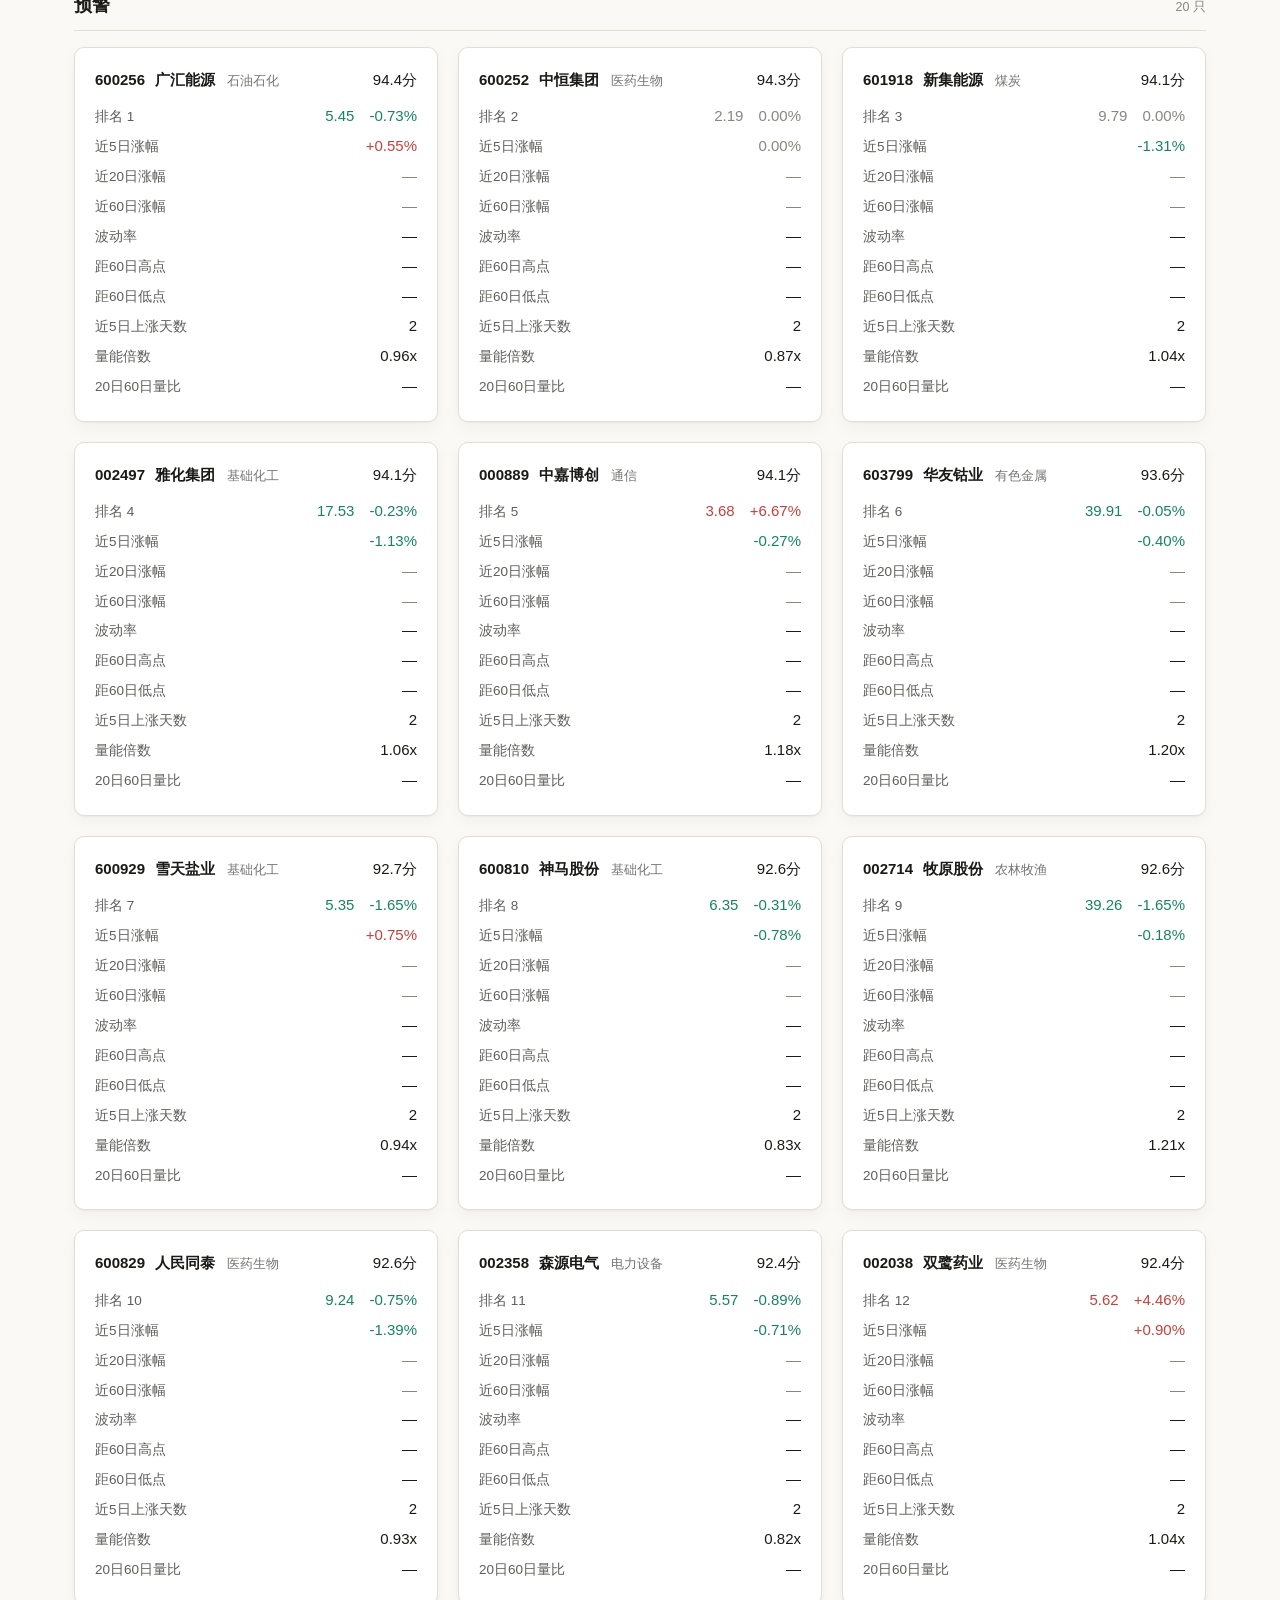
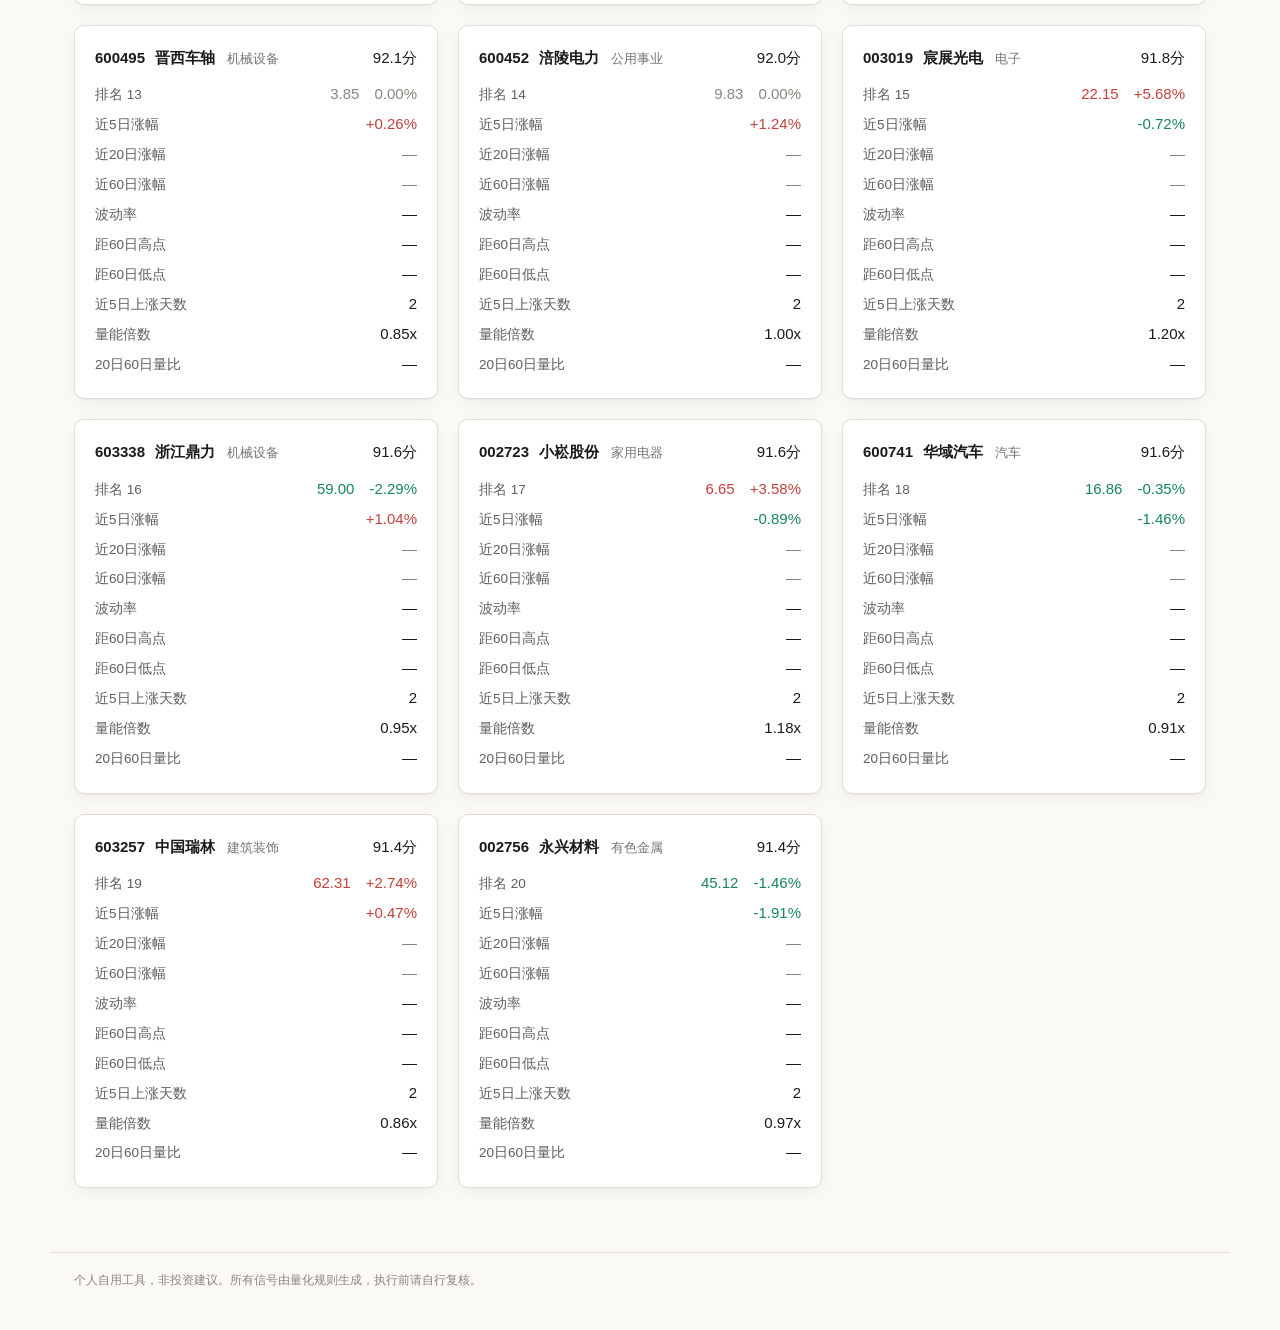
==== commit 5924f8cf: "更新 alert.html" ====
--- a/site/alert.html
+++ b/site/alert.html
@@ -61,9 +61,14 @@
 function card(s, rank) {
   const chg = n_(s, ["今日涨跌幅"]);
   const ret5 = n_(s, ["近5日涨幅"]);
-  const vol20 = n_(s, ["近20日波动率"]);
+  const ret20 = n_(s, ["近20日涨幅"]);
+  const ret60 = n_(s, ["近60日涨幅"]);
+  const vol20 = n_(s, ["波动率"]);
+  const distHi = n_(s, ["距60日高点"]);
+  const distLo = n_(s, ["距60日低点"]);
   const updays = s["近5日上涨天数"];
   const vspike = n_(s, ["量能倍数"]);
+  const volRatio = n_(s, ["20日60日量比"]);
   const score = n_(s, ["综合得分"]);
   return `<div class="card">
     <div class="stock-head">
@@ -81,12 +86,22 @@
     <div class="kv-list">
       <div class="kv-row"><span class="kv-key">近5日涨幅</span>
         <span class="kv-val num ${fmt.dirClass(ret5)}">${ret5!==null?(ret5>0?"+":"")+fmt.num(ret5,2)+"%":"—"}</span></div>
-      <div class="kv-row"><span class="kv-key">近20日波动率</span>
+      <div class="kv-row"><span class="kv-key">近20日涨幅</span>
+        <span class="kv-val num ${fmt.dirClass(ret20)}">${ret20!==null?(ret20>0?"+":"")+fmt.num(ret20,2)+"%":"—"}</span></div>
+      <div class="kv-row"><span class="kv-key">近60日涨幅</span>
+        <span class="kv-val num ${fmt.dirClass(ret60)}">${ret60!==null?(ret60>0?"+":"")+fmt.num(ret60,2)+"%":"—"}</span></div>
+      <div class="kv-row"><span class="kv-key">波动率</span>
         <span class="kv-val num">${vol20!==null?fmt.num(vol20,2)+"%":"—"}</span></div>
+      <div class="kv-row"><span class="kv-key">距60日高点</span>
+        <span class="kv-val num">${distHi!==null?fmt.num(distHi,2)+"%":"—"}</span></div>
+      <div class="kv-row"><span class="kv-key">距60日低点</span>
+        <span class="kv-val num">${distLo!==null?fmt.num(distLo,2)+"%":"—"}</span></div>
       <div class="kv-row"><span class="kv-key">近5日上涨天数</span>
         <span class="kv-val num">${updays!==null&&updays!==undefined?updays:"—"}</span></div>
       <div class="kv-row"><span class="kv-key">量能倍数</span>
         <span class="kv-val num">${vspike!==null?fmt.num(vspike,2)+"x":"—"}</span></div>
+      <div class="kv-row"><span class="kv-key">20日60日量比</span>
+        <span class="kv-val num">${volRatio!==null?fmt.num(volRatio,2):"—"}</span></div>
     </div>
   </div>`;
 }
@@ -128,6 +143,7 @@
   });
 })();
 </script>
+
 <style>
 .big-num { font-size:1.9rem; font-variant-numeric:tabular-nums; line-height:1.15; }
 .big-num .unit { font-size:.85rem; opacity:.6; margin-left:3px; }
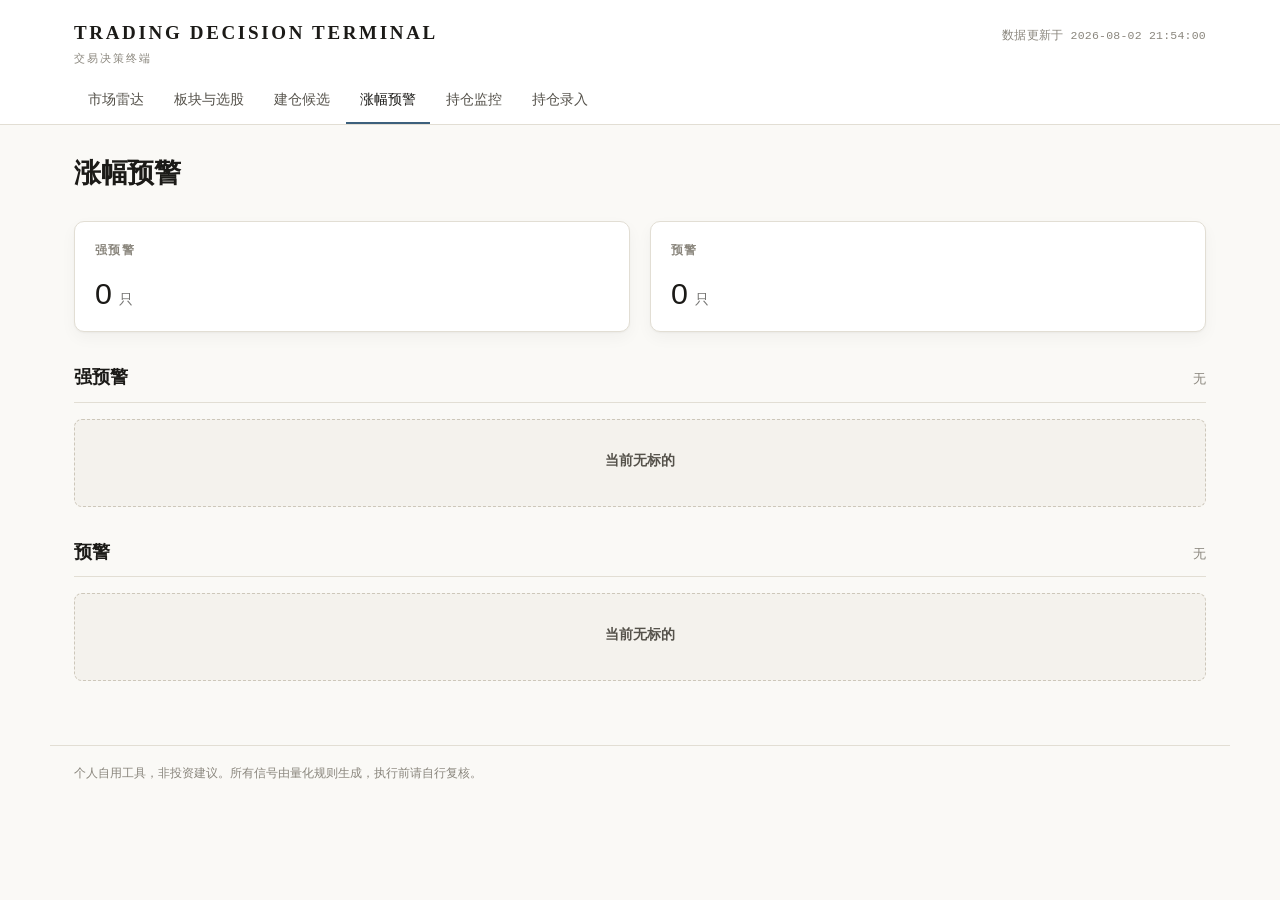
==== commit 60ee8ae6: "更新 alert.html" ====
--- a/site/alert.html
+++ b/site/alert.html
@@ -112,10 +112,9 @@
 
   const data = await loadJson("dual.json");
   const F = (data && data.precursor_factor_watch) || {};
-  const all = F.watch || [];
-  const strong = all.filter(s => s["档位"] === "强预警")
+  const strong = (F.strong_watch || []).slice()
     .sort((a,b) => (n_(b,["综合得分"])??-1) - (n_(a,["综合得分"])??-1));
-  const normal = all.filter(s => s["档位"] !== "强预警")
+  const normal = (F.normal_watch || []).slice()
     .sort((a,b) => (n_(b,["综合得分"])??-1) - (n_(a,["综合得分"])??-1));
 
   panel("概览", () => {
